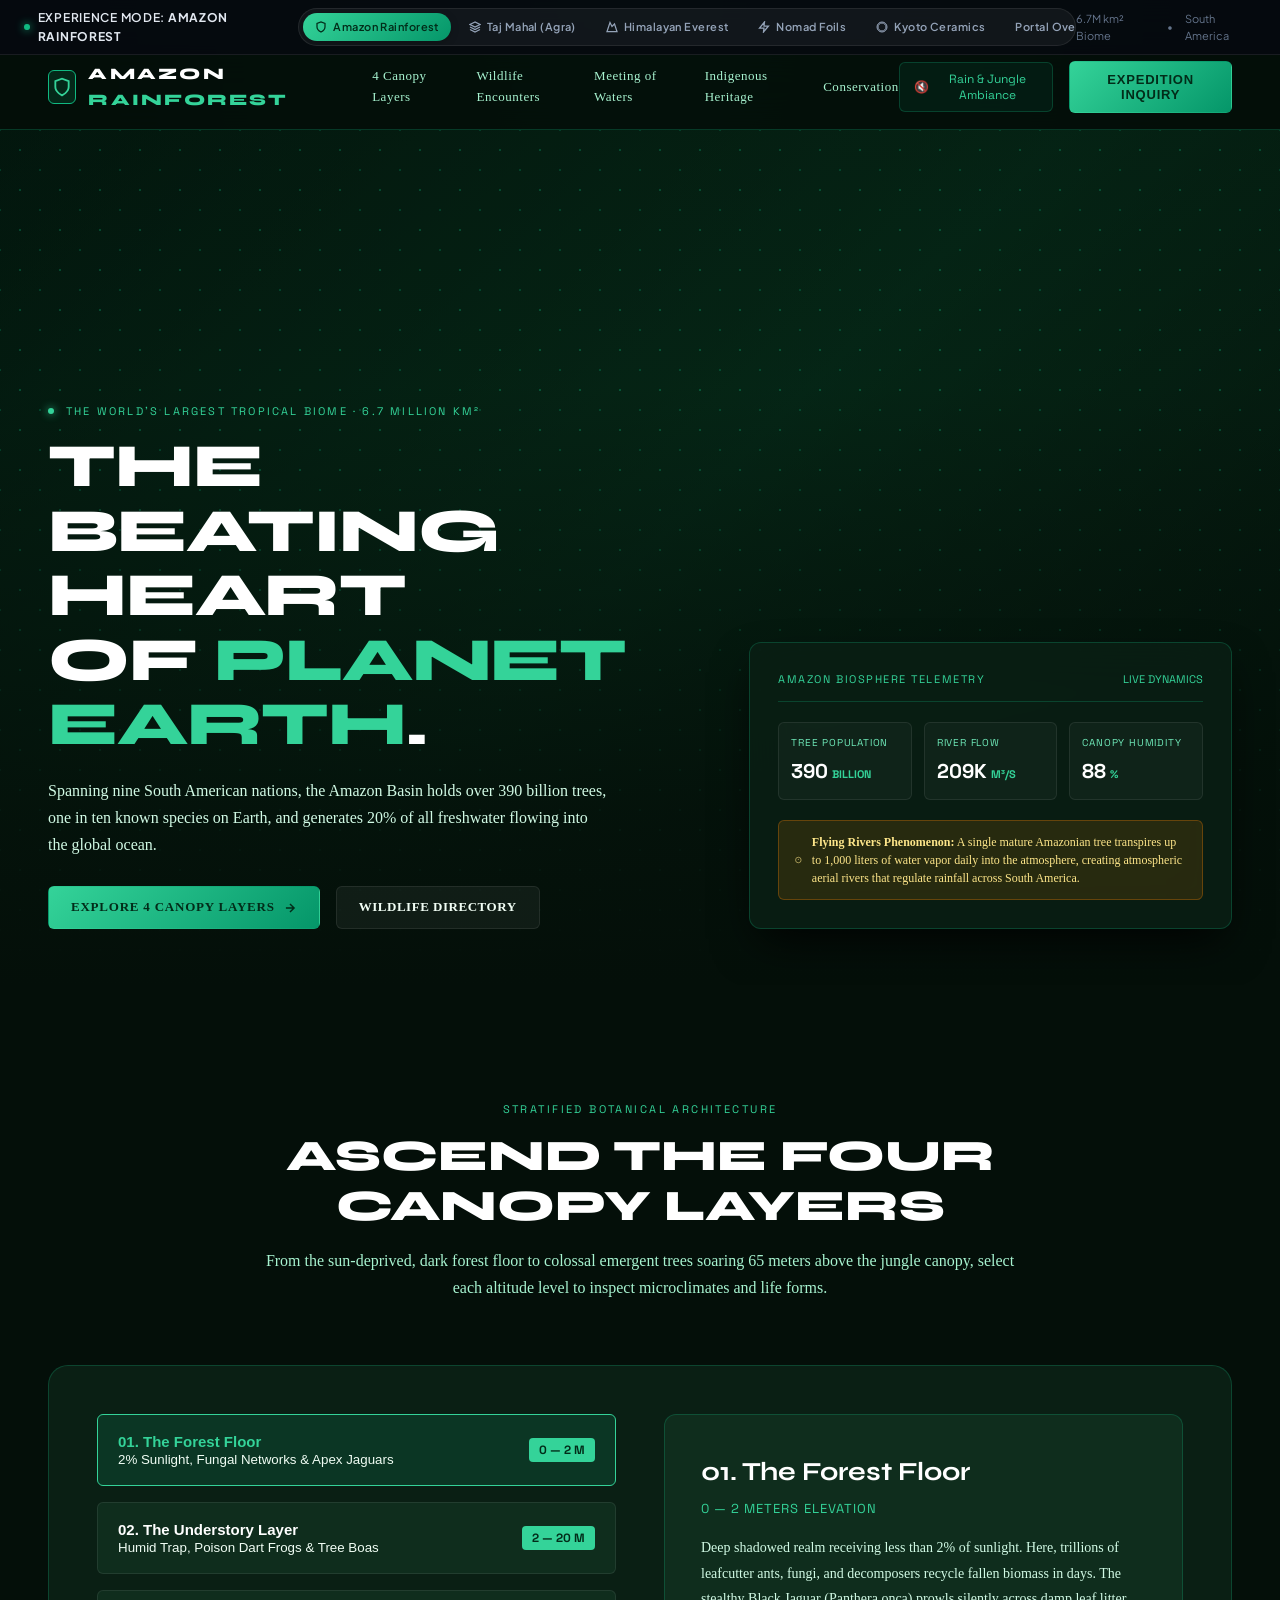
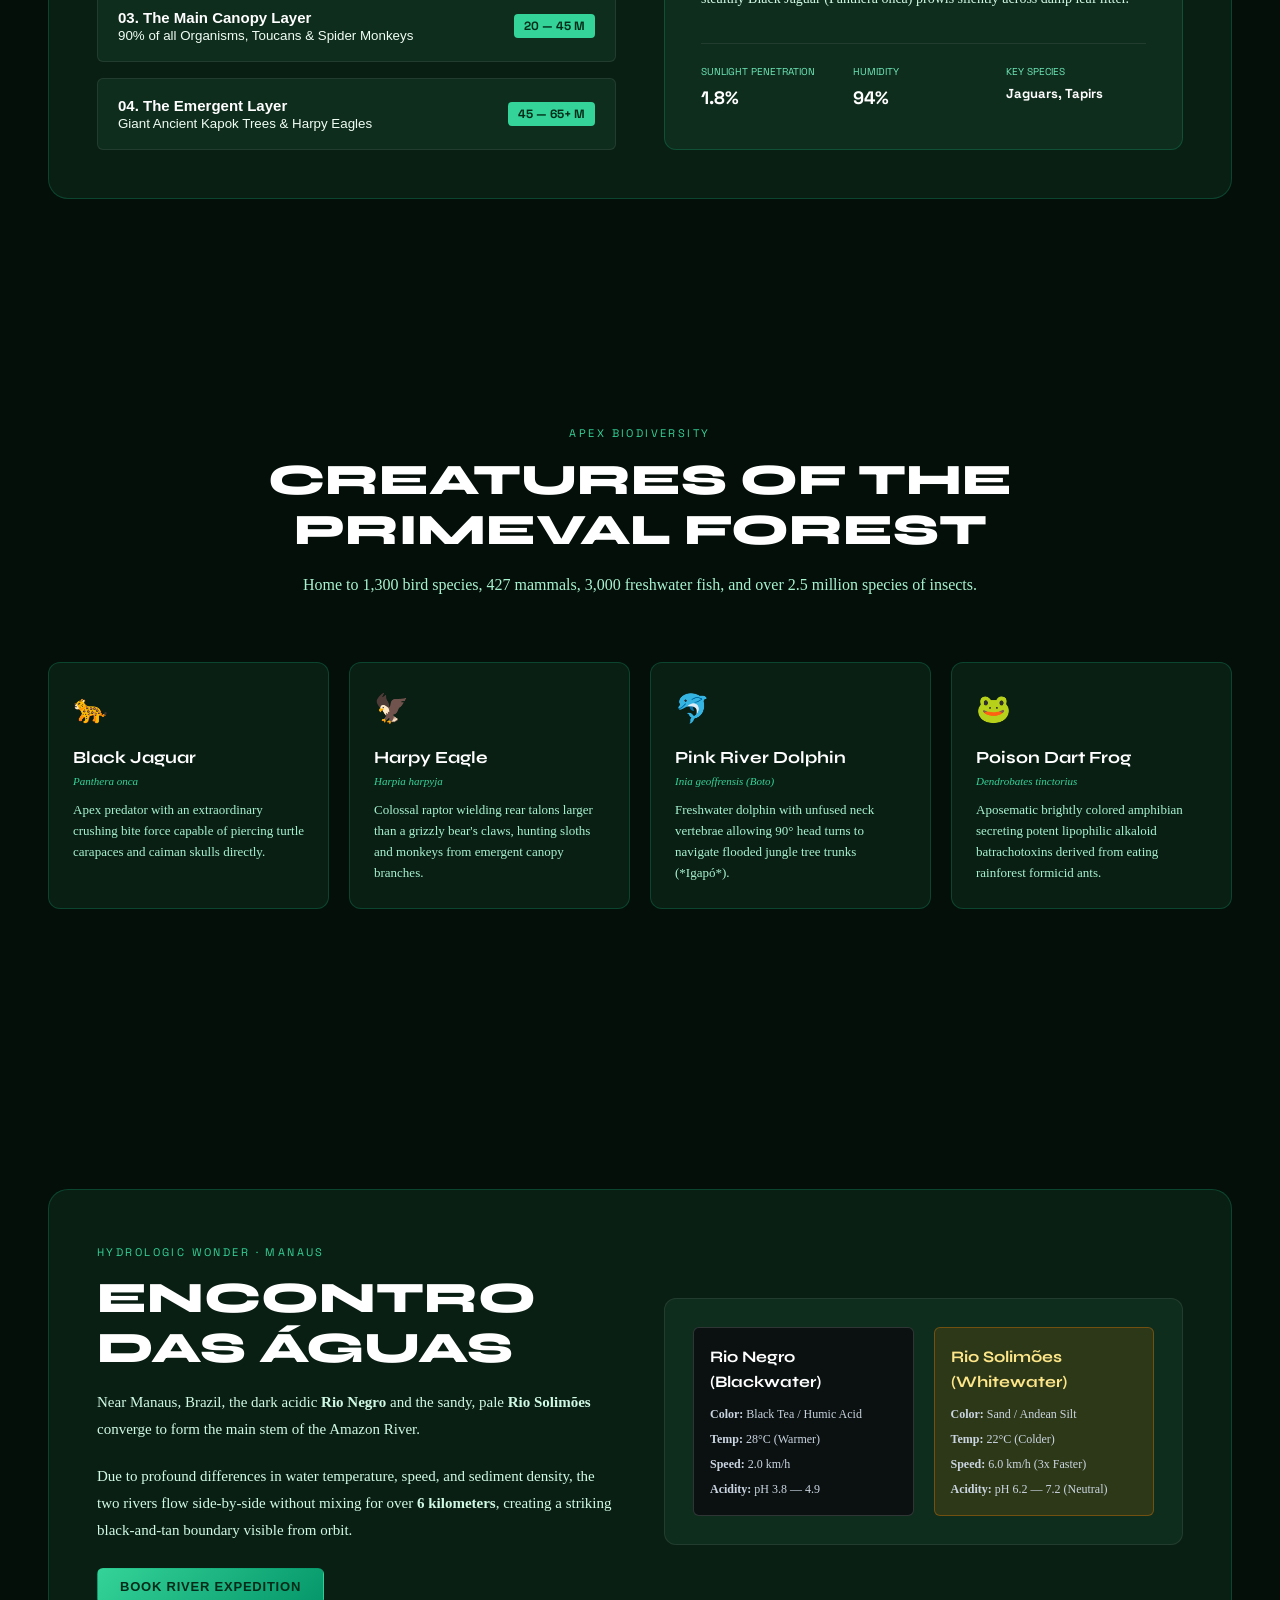
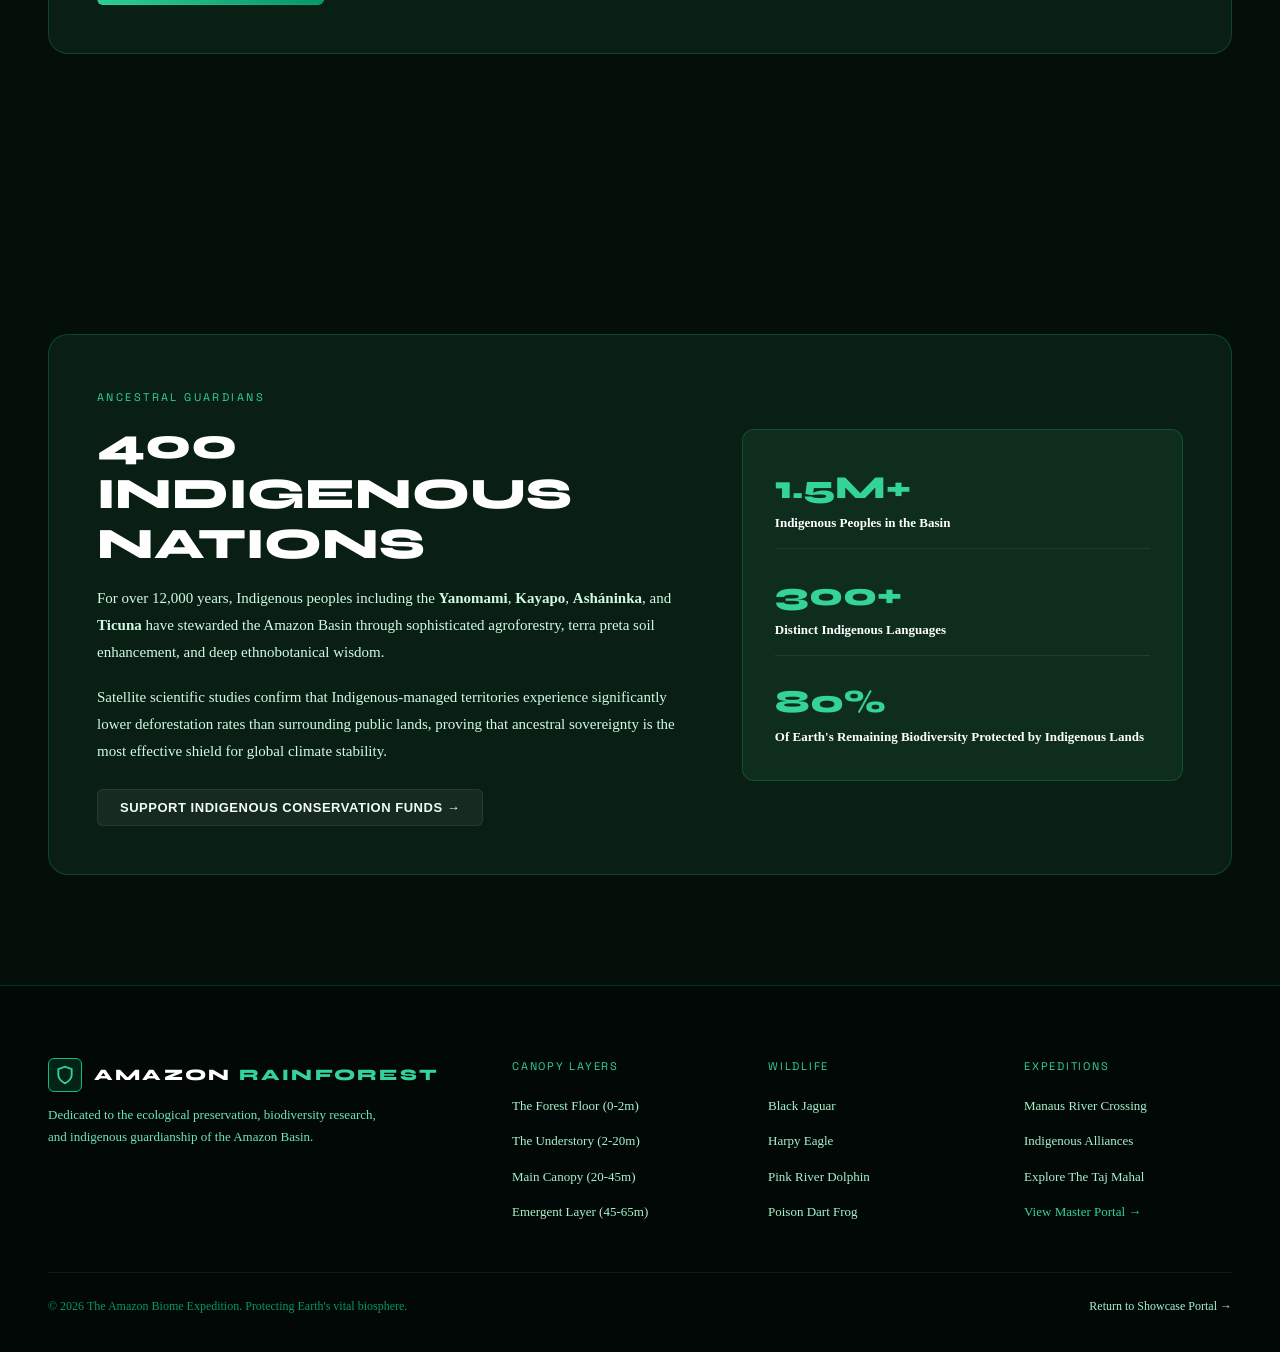
==== amazon.html @ cd1ab315 "Add Amazon Rainforest nature documentary landing page with canopy elevator and rain soundscape" ====
<!DOCTYPE html>
<html lang="en">
<head>
  <meta charset="UTF-8">
  <meta name="viewport" content="width=device-width, initial-scale=1.0">
  <meta name="description" content="The Amazon Rainforest (Amazonia) — A cinematic nature documentary exploring Earth's largest tropical rainforest, 4-layer vertical canopy, extraordinary wildlife, and indigenous guardianship.">
  <title>THE AMAZON RAINFOREST // The Living Lungs of Earth & Biodiversity Expedition</title>
  
  <link rel="stylesheet" href="css/common.css">
  <link rel="stylesheet" href="css/amazon.css">
</head>
<body class="amazon-theme">

  <!-- Global Project Switcher Bar -->
  <header class="project-switcher-bar">
    <div class="switcher-brand-tag amazon-active">
      <span class="indicator-dot"></span>
      <span>Experience Mode: <strong>Amazon Rainforest</strong></span>
    </div>
    <div class="switcher-nav-pills">
      <a href="amazon.html" class="switcher-pill active amazon">
        <svg width="12" height="12" viewBox="0 0 24 24" fill="none" stroke="currentColor" stroke-width="2.5"><path d="M12 22s8-4 8-10V5l-8-3-8 3v7c0 6 8 10 8 10z"/></svg>
        Amazon Rainforest
      </a>
      <a href="tajmahal.html" class="switcher-pill">
        <svg width="12" height="12" viewBox="0 0 24 24" fill="none" stroke="currentColor" stroke-width="2.5"><path d="M12 2L2 7l10 5 10-5-10-5zM2 17l10 5 10-5M2 12l10 5 10-5"/></svg>
        Taj Mahal (Agra)
      </a>
      <a href="everest.html" class="switcher-pill">
        <svg width="12" height="12" viewBox="0 0 24 24" fill="none" stroke="currentColor" stroke-width="2.5"><path d="M8 3l4 8 5-5 5 15H2L8 3z"/></svg>
        Himalayan Everest
      </a>
      <a href="nomad.html" class="switcher-pill">
        <svg width="12" height="12" viewBox="0 0 24 24" fill="none" stroke="currentColor" stroke-width="2.5"><polygon points="13 2 3 14 12 14 11 22 21 10 12 10 13 2"/></svg>
        Nomad Foils
      </a>
      <a href="kyoto.html" class="switcher-pill">
        <svg width="12" height="12" viewBox="0 0 24 24" fill="none" stroke="currentColor" stroke-width="2"><path d="M12 2C6.48 2 2 6.48 2 12s4.48 10 10 10 10-4.48 10-10S17.52 2 12 2zm0 18c-4.41 0-8-3.59-8-8s3.59-8 8-8 8 3.59 8 8-3.59 8-8 8z"/></svg>
        Kyoto Ceramics
      </a>
      <a href="index.html" class="switcher-pill">
        Portal Overview
      </a>
    </div>
    <div class="switcher-status">
      <span>6.7M km² Biome</span>
      <span>•</span>
      <span>South America</span>
    </div>
  </header>

  <!-- Amazon Navigation Header -->
  <nav class="amazon-header">
    <a href="amazon.html" class="amazon-brand">
      <div class="amazon-leaf-icon">
        <svg viewBox="0 0 24 24" fill="none" stroke="currentColor" stroke-width="2.2">
          <path d="M12 22s8-4 8-10V5l-8-3-8 3v7c0 6 8 10 8 10z"/>
        </svg>
      </div>
      <div class="amazon-brand-title">AMAZON <span>RAINFOREST</span></div>
    </a>

    <div class="amazon-nav">
      <a href="#canopy">4 Canopy Layers</a>
      <a href="#wildlife">Wildlife Encounters</a>
      <a href="#rivers">Meeting of Waters</a>
      <a href="#indigenous">Indigenous Heritage</a>
      <a href="#conservation">Conservation</a>
    </div>

    <div class="amazon-actions">
      <button class="rainforest-audio-btn" id="rainforestAudioToggle" aria-label="Toggle tropical rain and jungle soundscape">
        <span>🔇</span> Rain & Jungle Ambiance
      </button>
      <button class="btn-primary-amazon js-open-amazon-modal">
        Expedition Inquiry
      </button>
    </div>
  </nav>

  <!-- Hero Section -->
  <header class="amazon-hero">
    <div class="amazon-hero-bg">
      <div class="amazon-hero-bg-art"></div>
    </div>
    <div class="amazon-hero-overlay"></div>

    <div class="amazon-hero-content">
      <div>
        <div class="amazon-tag-row">
          <span class="pulse-dot"></span>
          <span>THE WORLD’S LARGEST TROPICAL BIOME · 6.7 MILLION KM²</span>
        </div>
        <h1 class="amazon-hero-title">
          THE BEATING HEART<br>OF <span>PLANET EARTH</span>.
        </h1>
        <p class="amazon-hero-desc">
          Spanning nine South American nations, the Amazon Basin holds over 390 billion trees, one in ten known species on Earth, and generates 20% of all freshwater flowing into the global ocean.
        </p>
        <div style="display: flex; align-items: center; gap: 16px;">
          <a href="#canopy" class="btn-primary-amazon">
            Explore 4 Canopy Layers
            <svg width="14" height="14" viewBox="0 0 24 24" fill="none" stroke="currentColor" stroke-width="2.5"><path d="M5 12h14M12 5l7 7-7 7"/></svg>
          </a>
          <a href="#wildlife" class="btn-secondary-amazon">
            Wildlife Directory
          </a>
        </div>
      </div>

      <!-- Live Biosphere Telemetry HUD Widget -->
      <div class="biosphere-hud-card">
        <div class="hud-card-top">
          <span class="hud-summit-label">AMAZON BIOSPHERE TELEMETRY</span>
          <span style="font-size: 11px; color: var(--a-bio-emerald); font-family: var(--font-mono);">LIVE DYNAMICS</span>
        </div>

        <div class="biosphere-metrics-grid">
          <div class="bio-metric-item">
            <div class="bio-metric-label">TREE POPULATION</div>
            <div class="bio-metric-val">390 <span>BILLION</span></div>
          </div>
          <div class="bio-metric-item">
            <div class="bio-metric-label">RIVER FLOW</div>
            <div class="bio-metric-val">209K <span>M³/S</span></div>
          </div>
          <div class="bio-metric-item">
            <div class="bio-metric-label">CANOPY HUMIDITY</div>
            <div class="bio-metric-val">88 <span>%</span></div>
          </div>
        </div>

        <div class="bio-alert-box">
          <svg width="18" height="18" viewBox="0 0 24 24" fill="none" stroke="currentColor" stroke-width="2"><circle cx="12" cy="12" r="10"/><path d="M12 8v4M12 16h.01"/></svg>
          <span><strong>Flying Rivers Phenomenon:</strong> A single mature Amazonian tree transpires up to 1,000 liters of water vapor daily into the atmosphere, creating atmospheric aerial rivers that regulate rainfall across South America.</span>
        </div>
      </div>
    </div>
  </header>

  <!-- 4-Layer Vertical Canopy Elevator -->
  <section class="amazon-section" id="canopy">
    <div class="amazon-section-header">
      <span class="amazon-eyebrow">STRATIFIED BOTANICAL ARCHITECTURE</span>
      <h2 class="amazon-title">ASCEND THE FOUR CANOPY LAYERS</h2>
      <p class="amazon-subtitle">
        From the sun-deprived, dark forest floor to colossal emergent trees soaring 65 meters above the jungle canopy, select each altitude level to inspect microclimates and life forms.
      </p>
    </div>

    <div class="canopy-elevator-container">
      <!-- Layer Selector Controls -->
      <div class="canopy-layer-controls">
        <button class="canopy-layer-btn active" data-layer="floor">
          <div class="layer-btn-info">
            <strong>01. The Forest Floor</strong>
            <span>2% Sunlight, Fungal Networks & Apex Jaguars</span>
          </div>
          <span class="layer-altitude-pill">0 — 2 M</span>
        </button>

        <button class="canopy-layer-btn" data-layer="understory">
          <div class="layer-btn-info">
            <strong>02. The Understory Layer</strong>
            <span>Humid Trap, Poison Dart Frogs & Tree Boas</span>
          </div>
          <span class="layer-altitude-pill">2 — 20 M</span>
        </button>

        <button class="canopy-layer-btn" data-layer="canopy">
          <div class="layer-btn-info">
            <strong>03. The Main Canopy Layer</strong>
            <span>90% of all Organisms, Toucans & Spider Monkeys</span>
          </div>
          <span class="layer-altitude-pill">20 — 45 M</span>
        </button>

        <button class="canopy-layer-btn" data-layer="emergent">
          <div class="layer-btn-info">
            <strong>04. The Emergent Layer</strong>
            <span>Giant Ancient Kapok Trees & Harpy Eagles</span>
          </div>
          <span class="layer-altitude-pill">45 — 65+ M</span>
        </button>
      </div>

      <!-- Live Updating Details Display -->
      <div class="canopy-details-display">
        <div>
          <h3 class="canopy-layer-title" id="canopyLayerTitle">01. The Forest Floor</h3>
          <div class="canopy-layer-alt" id="canopyLayerAlt">0 — 2 METERS ELEVATION</div>
          <p class="canopy-layer-desc" id="canopyLayerDesc">
            Deep shadowed realm receiving less than 2% of sunlight. Here, trillions of leafcutter ants, fungi, and decomposers recycle fallen biomass in days. The stealthy Black Jaguar (Panthera onca) prowls silently across damp leaf litter.
          </p>
        </div>

        <div class="canopy-stats-row">
          <div class="canopy-stat-item">
            <span class="canopy-stat-label">SUNLIGHT PENETRATION</span>
            <span class="canopy-stat-val" id="canopyStatSun">1.8%</span>
          </div>
          <div class="canopy-stat-item">
            <span class="canopy-stat-label">HUMIDITY</span>
            <span class="canopy-stat-val" id="canopyStatHum">94%</span>
          </div>
          <div class="canopy-stat-item">
            <span class="canopy-stat-label">KEY SPECIES</span>
            <span class="canopy-stat-val" id="canopyStatBio" style="font-size: 13px;">Jaguars, Tapirs</span>
          </div>
        </div>
      </div>
    </div>
  </section>

  <!-- Wildlife & Biodiversity Grid -->
  <section class="amazon-section" id="wildlife">
    <div class="amazon-section-header">
      <span class="amazon-eyebrow">APEX BIODIVERSITY</span>
      <h2 class="amazon-title">CREATURES OF THE PRIMEVAL FOREST</h2>
      <p class="amazon-subtitle">
        Home to 1,300 bird species, 427 mammals, 3,000 freshwater fish, and over 2.5 million species of insects.
      </p>
    </div>

    <div class="wildlife-grid">
      <div class="wildlife-card">
        <div class="wildlife-icon">🐆</div>
        <h3 class="wildlife-species-name">Black Jaguar</h3>
        <div class="wildlife-latin">Panthera onca</div>
        <p class="wildlife-bio-desc">
          Apex predator with an extraordinary crushing bite force capable of piercing turtle carapaces and caiman skulls directly.
        </p>
      </div>

      <div class="wildlife-card">
        <div class="wildlife-icon">🦅</div>
        <h3 class="wildlife-species-name">Harpy Eagle</h3>
        <div class="wildlife-latin">Harpia harpyja</div>
        <p class="wildlife-bio-desc">
          Colossal raptor wielding rear talons larger than a grizzly bear's claws, hunting sloths and monkeys from emergent canopy branches.
        </p>
      </div>

      <div class="wildlife-card">
        <div class="wildlife-icon">🐬</div>
        <h3 class="wildlife-species-name">Pink River Dolphin</h3>
        <div class="wildlife-latin">Inia geoffrensis (Boto)</div>
        <p class="wildlife-bio-desc">
          Freshwater dolphin with unfused neck vertebrae allowing 90° head turns to navigate flooded jungle tree trunks (*Igapó*).
        </p>
      </div>

      <div class="wildlife-card">
        <div class="wildlife-icon">🐸</div>
        <h3 class="wildlife-species-name">Poison Dart Frog</h3>
        <div class="wildlife-latin">Dendrobates tinctorius</div>
        <p class="wildlife-bio-desc">
          Aposematic brightly colored amphibian secreting potent lipophilic alkaloid batrachotoxins derived from eating rainforest formicid ants.
        </p>
      </div>
    </div>
  </section>

  <!-- Encontro das Águas (Meeting of the Waters) -->
  <section class="amazon-section" id="rivers">
    <div class="river-mixer-container">
      <div>
        <span class="amazon-eyebrow">HYDROLOGIC WONDER · MANAUS</span>
        <h2 class="amazon-title">ENCONTRO DAS ÁGUAS</h2>
        <p style="font-size: 15px; line-height: 1.8; color: #d1fae5; margin-bottom: 20px; font-weight: 300;">
          Near Manaus, Brazil, the dark acidic <strong>Rio Negro</strong> and the sandy, pale <strong>Rio Solimões</strong> converge to form the main stem of the Amazon River.
        </p>
        <p style="font-size: 15px; line-height: 1.8; color: #d1fae5; margin-bottom: 24px; font-weight: 300;">
          Due to profound differences in water temperature, speed, and sediment density, the two rivers flow side-by-side without mixing for over <strong>6 kilometers</strong>, creating a striking black-and-tan boundary visible from orbit.
        </p>
        <button class="btn-primary-amazon js-open-amazon-modal">
          Book River Expedition
        </button>
      </div>

      <div class="river-comparison-box">
        <div class="river-card river-rio-negro">
          <h4 class="river-name">Rio Negro (Blackwater)</h4>
          <div class="river-spec-list">
            <div><strong>Color:</strong> Black Tea / Humic Acid</div>
            <div><strong>Temp:</strong> 28°C (Warmer)</div>
            <div><strong>Speed:</strong> 2.0 km/h</div>
            <div><strong>Acidity:</strong> pH 3.8 — 4.9</div>
          </div>
        </div>

        <div class="river-card river-rio-solimoes">
          <h4 class="river-name" style="color: #fde68a;">Rio Solimões (Whitewater)</h4>
          <div class="river-spec-list">
            <div><strong>Color:</strong> Sand / Andean Silt</div>
            <div><strong>Temp:</strong> 22°C (Colder)</div>
            <div><strong>Speed:</strong> 6.0 km/h (3x Faster)</div>
            <div><strong>Acidity:</strong> pH 6.2 — 7.2 (Neutral)</div>
          </div>
        </div>
      </div>
    </div>
  </section>

  <!-- Indigenous Guardianship -->
  <section class="amazon-section" id="indigenous">
    <div class="indigenous-split-grid">
      <div>
        <span class="amazon-eyebrow">ANCESTRAL GUARDIANS</span>
        <h2 class="amazon-title">400 INDIGENOUS NATIONS</h2>
        <p style="font-size: 15px; line-height: 1.8; color: #d1fae5; margin-bottom: 18px; font-weight: 300;">
          For over 12,000 years, Indigenous peoples including the <strong>Yanomami</strong>, <strong>Kayapo</strong>, <strong>Asháninka</strong>, and <strong>Ticuna</strong> have stewarded the Amazon Basin through sophisticated agroforestry, terra preta soil enhancement, and deep ethnobotanical wisdom.
        </p>
        <p style="font-size: 15px; line-height: 1.8; color: #d1fae5; margin-bottom: 24px; font-weight: 300;">
          Satellite scientific studies confirm that Indigenous-managed territories experience significantly lower deforestation rates than surrounding public lands, proving that ancestral sovereignty is the most effective shield for global climate stability.
        </p>
        <button class="btn-secondary-amazon js-open-amazon-modal">
          Support Indigenous Conservation Funds →
        </button>
      </div>

      <div style="background: var(--a-bg-card); border: 1px solid var(--a-border-emerald); border-radius: var(--a-radius-md); padding: 32px; display: flex; flex-direction: column; gap: 20px;">
        <div style="border-bottom: 1px solid var(--a-border-subtle); padding-bottom: 14px;">
          <div style="font-family: var(--font-syne); font-size: 32px; font-weight: 800; color: var(--a-bio-emerald);">1.5M+</div>
          <div style="font-size: 13px; font-weight: 600; color: #ffffff;">Indigenous Peoples in the Basin</div>
        </div>
        <div style="border-bottom: 1px solid var(--a-border-subtle); padding-bottom: 14px;">
          <div style="font-family: var(--font-syne); font-size: 32px; font-weight: 800; color: var(--a-bio-emerald);">300+</div>
          <div style="font-size: 13px; font-weight: 600; color: #ffffff;">Distinct Indigenous Languages</div>
        </div>
        <div>
          <div style="font-family: var(--font-syne); font-size: 32px; font-weight: 800; color: var(--a-bio-emerald);">80%</div>
          <div style="font-size: 13px; font-weight: 600; color: #ffffff;">Of Earth's Remaining Biodiversity Protected by Indigenous Lands</div>
        </div>
      </div>
    </div>
  </section>

  <!-- Conservation & Eco-Expedition Modal Drawer -->
  <div class="amazon-modal-overlay" id="amazonModal">
    <div class="amazon-modal-card">
      <button class="amazon-modal-close" id="closeAmazonModal" aria-label="Close modal">✕</button>
      
      <span class="amazon-eyebrow">AMAZON EXPEDITION & CONSERVATION</span>
      <h3 style="font-family: var(--font-syne); font-size: 24px; color: #fff; margin: 8px 0 20px;">Join the Amazon Conservation Effort</h3>
      
      <form id="amazonInquiryForm">
        <div class="amazon-form-group">
          <label>Full Name</label>
          <input type="text" placeholder="e.g. Dr. Raoni Metuktire" required>
        </div>
        <div class="amazon-form-group">
          <label>Email Address</label>
          <input type="email" placeholder="raoni@amazon-alliance.org" required>
        </div>
        <div class="amazon-form-group">
          <label>Expedition / Action Category</label>
          <select required>
            <option value="research">Scientific Biodiversity & Canopy Research Grant</option>
            <option value="ecotour">Low-Impact Indigenous Eco-Expedition (Manaus / Iquitos)</option>
            <option value="reforest">Adopt 100 Hectares of Primary Rainforest Corridor</option>
            <option value="indigenous">Indigenous Land Defense & Legal Defense Fund</option>
          </select>
        </div>
        <div class="amazon-form-group">
          <label>Message / Project Proposal</label>
          <textarea rows="3" placeholder="Tell us about your conservation goals or expedition dates..."></textarea>
        </div>
        <button type="submit" class="btn-primary-amazon" style="width: 100%; margin-top: 10px;">
          Submit Conservation Inquiry
        </button>
      </form>

      <div id="amazonConfirmMsg" style="display: none; text-align: center; padding: 24px 0;">
        <div style="width: 48px; height: 48px; border-radius: 50%; background: rgba(16, 185, 129, 0.15); color: #10b981; display: flex; align-items: center; justify-content: center; margin: 0 auto 16px; font-size: 24px;">🌿</div>
        <h4 style="font-family: var(--font-syne); font-size: 22px; color: #fff; margin-bottom: 8px;">Inquiry Received</h4>
        <p style="font-size: 14px; color: #a7f3d0; line-height: 1.7;">
          The Amazon Alliance will review your proposal and connect you with biological station coordinators in Manaus within 48 hours.
        </p>
      </div>
    </div>
  </div>

  <!-- Amazon Footer -->
  <footer class="amazon-footer">
    <div class="amazon-footer-inner">
      <div class="amazon-footer-brand">
        <div class="amazon-brand">
          <div class="amazon-leaf-icon">
            <svg viewBox="0 0 24 24" fill="none" stroke="currentColor" stroke-width="2.2">
              <path d="M12 22s8-4 8-10V5l-8-3-8 3v7c0 6 8 10 8 10z"/>
            </svg>
          </div>
          <div class="amazon-brand-title">AMAZON <span>RAINFOREST</span></div>
        </div>
        <p>
          Dedicated to the ecological preservation, biodiversity research, and indigenous guardianship of the Amazon Basin.
        </p>
      </div>

      <div>
        <div class="amazon-footer-col-title">CANOPY LAYERS</div>
        <ul class="amazon-footer-links">
          <li><a href="#canopy">The Forest Floor (0-2m)</a></li>
          <li><a href="#canopy">The Understory (2-20m)</a></li>
          <li><a href="#canopy">Main Canopy (20-45m)</a></li>
          <li><a href="#canopy">Emergent Layer (45-65m)</a></li>
        </ul>
      </div>

      <div>
        <div class="amazon-footer-col-title">WILDLIFE</div>
        <ul class="amazon-footer-links">
          <li><a href="#wildlife">Black Jaguar</a></li>
          <li><a href="#wildlife">Harpy Eagle</a></li>
          <li><a href="#wildlife">Pink River Dolphin</a></li>
          <li><a href="#wildlife">Poison Dart Frog</a></li>
        </ul>
      </div>

      <div>
        <div class="amazon-footer-col-title">EXPEDITIONS</div>
        <ul class="amazon-footer-links">
          <li><a href="#rivers">Manaus River Crossing</a></li>
          <li><a href="#indigenous">Indigenous Alliances</a></li>
          <li><a href="tajmahal.html">Explore The Taj Mahal</a></li>
          <li><a href="index.html" style="color: var(--a-bio-emerald);">View Master Portal →</a></li>
        </ul>
      </div>
    </div>

    <div class="amazon-footer-bottom">
      <div>© 2026 The Amazon Biome Expedition. Protecting Earth's vital biosphere.</div>
      <div>
        <a href="index.html" style="color: #a7f3d0; text-decoration: none;">Return to Showcase Portal →</a>
      </div>
    </div>
  </footer>

  <script src="js/amazon.js"></script>
</body>
</html>
---- css/common.css ----
/* Common Design Tokens & Switcher Bar */
@import url('https://fonts.googleapis.com/css2?family=Cinzel:wght@400;600;700;800&family=Cormorant+Garamond:ital,wght@0,300;0,400;0,600;1,400&family=Plus+Jakarta+Sans:wght@300;400;500;600;700&family=Space+Grotesk:wght@300;400;500;600;700&family=Noto+Serif+JP:wght@300;400;600&family=Syne:wght@500;700;800&display=swap');

*, *::before, *::after {
  box-sizing: border-box;
  margin: 0;
  padding: 0;
}

html {
  scroll-behavior: smooth;
  -webkit-font-smoothing: antialiased;
  -moz-osx-font-smoothing: grayscale;
}

body {
  line-height: 1.6;
  overflow-x: hidden;
}

/* Global Top Experience Switcher */
.project-switcher-bar {
  position: fixed;
  top: 0;
  left: 0;
  width: 100%;
  z-index: 9999;
  display: flex;
  align-items: center;
  justify-content: space-between;
  padding: 8px 24px;
  background: rgba(6, 10, 15, 0.94);
  backdrop-filter: blur(16px);
  -webkit-backdrop-filter: blur(16px);
  border-bottom: 1px solid rgba(255, 255, 255, 0.08);
  font-family: 'Plus Jakarta Sans', sans-serif;
  font-size: 12px;
  color: #a0aec0;
}

.switcher-brand-tag {
  display: flex;
  align-items: center;
  gap: 8px;
  font-weight: 600;
  letter-spacing: 0.06em;
  text-transform: uppercase;
  color: #e2e8f0;
}

.switcher-brand-tag .indicator-dot {
  width: 6px;
  height: 6px;
  border-radius: 50%;
  background: #00e5ff;
  box-shadow: 0 0 8px #00e5ff;
}

.switcher-brand-tag.kyoto-active .indicator-dot {
  background: #b46244;
  box-shadow: 0 0 8px #b46244;
}

.switcher-brand-tag.everest-active .indicator-dot {
  background: #f59e0b;
  box-shadow: 0 0 8px #f59e0b;
}

.switcher-brand-tag.taj-active .indicator-dot {
  background: #d4af37;
  box-shadow: 0 0 8px #d4af37;
}

.switcher-brand-tag.amazon-active .indicator-dot {
  background: #10b981;
  box-shadow: 0 0 8px #10b981;
}

.switcher-nav-pills {
  display: flex;
  align-items: center;
  gap: 6px;
  background: rgba(255, 255, 255, 0.05);
  padding: 4px;
  border-radius: 20px;
  border: 1px solid rgba(255, 255, 255, 0.08);
  overflow-x: auto;
  max-width: 82vw;
}

.switcher-pill {
  display: inline-flex;
  align-items: center;
  gap: 6px;
  padding: 5px 12px;
  border-radius: 16px;
  font-size: 11px;
  font-weight: 600;
  letter-spacing: 0.04em;
  text-decoration: none;
  color: #94a3b8;
  transition: all 0.25s ease;
  white-space: nowrap;
}

.switcher-pill:hover {
  color: #ffffff;
  background: rgba(255, 255, 255, 0.08);
}

.switcher-pill.active {
  background: #ffffff;
  color: #0f172a;
  box-shadow: 0 2px 8px rgba(0, 0, 0, 0.2);
}

.switcher-pill.active.nomad {
  background: linear-gradient(135deg, #00e5ff, #0284c7);
  color: #050b14;
}

.switcher-pill.active.kyoto {
  background: linear-gradient(135deg, #d4a373, #b46244);
  color: #1a1614;
}

.switcher-pill.active.everest {
  background: linear-gradient(135deg, #fbbf24, #d97706);
  color: #0c0a09;
}

.switcher-pill.active.taj {
  background: linear-gradient(135deg, #fce7a2, #d4af37);
  color: #1c1404;
}

.switcher-pill.active.amazon {
  background: linear-gradient(135deg, #34d399, #059669);
  color: #022c19;
}

.switcher-status {
  display: flex;
  align-items: center;
  gap: 12px;
  font-size: 11px;
  color: #64748b;
}

@media (max-width: 1150px) {
  .switcher-status {
    display: none;
  }
}

@media (max-width: 768px) {
  .project-switcher-bar {
    padding: 6px 8px;
  }
  .switcher-brand-tag {
    display: none;
  }
  .switcher-nav-pills {
    max-width: 100%;
  }
  .switcher-pill {
    padding: 4px 8px;
    font-size: 10px;
  }
}
---- css/amazon.css ----
/* Amazon Rainforest — Cinematic Nature Documentary Stylesheet */
:root {
  --a-bg-dark: #040f09;
  --a-bg-surface: #0a1f14;
  --a-bg-card: #0f2d1d;
  --a-bio-green: #10b981;
  --a-bio-emerald: #34d399;
  --a-river-ochre: #d97706;
  --a-river-amber: #f59e0b;
  --a-mist-light: #e6f4ea;
  --a-text-primary: #f0fdf4;
  --a-text-secondary: #a7f3d0;
  --a-text-muted: #6ee7b7;
  --a-border-emerald: rgba(16, 185, 129, 0.25);
  --a-border-subtle: rgba(255, 255, 255, 0.08);
  --font-syne: 'Syne', sans-serif;
  --font-cinzel: 'Cinzel', serif;
  --font-sans: 'Plus Jakarta Sans', sans-serif;
  --font-mono: 'Space Grotesk', monospace;
  --a-radius-sm: 6px;
  --a-radius-md: 12px;
  --a-radius-lg: 20px;
  --a-shadow-jungle: 0 20px 45px -10px rgba(0, 0, 0, 0.85);
}

body.amazon-theme {
  background-color: var(--a-bg-dark);
  color: var(--a-text-primary);
  font-family: var(--a-sans);
  padding-top: 45px;
  background-image: 
    radial-gradient(ellipse at 50% 0%, rgba(16, 185, 129, 0.12), transparent 60%),
    radial-gradient(ellipse at 80% 50%, rgba(217, 119, 6, 0.08), transparent 50%),
    radial-gradient(ellipse at 20% 80%, rgba(5, 150, 105, 0.08), transparent 60%);
  background-attachment: fixed;
}

/* Header Navigation */
.amazon-header {
  position: sticky;
  top: 45px;
  width: 100%;
  z-index: 100;
  display: flex;
  align-items: center;
  justify-content: space-between;
  padding: 16px 48px;
  background: rgba(4, 15, 9, 0.9);
  backdrop-filter: blur(20px);
  -webkit-backdrop-filter: blur(20px);
  border-bottom: 1px solid var(--a-border-emerald);
}

.amazon-brand {
  display: flex;
  align-items: center;
  gap: 12px;
  text-decoration: none;
  color: var(--a-text-primary);
}

.amazon-leaf-icon {
  width: 34px;
  height: 34px;
  border-radius: var(--a-radius-sm);
  background: rgba(16, 185, 129, 0.15);
  border: 1px solid var(--a-bio-green);
  display: flex;
  align-items: center;
  justify-content: center;
  color: var(--a-bio-emerald);
}

.amazon-leaf-icon svg {
  width: 20px;
  height: 20px;
}

.amazon-brand-title {
  font-family: var(--font-syne);
  font-size: 16px;
  font-weight: 800;
  letter-spacing: 0.14em;
  color: #ffffff;
}

.amazon-brand-title span {
  color: var(--a-bio-emerald);
}

.amazon-nav {
  display: flex;
  align-items: center;
  gap: 32px;
}

.amazon-nav a {
  text-decoration: none;
  color: #a7f3d0;
  font-size: 13px;
  font-weight: 500;
  letter-spacing: 0.04em;
  transition: color 0.2s ease;
}

.amazon-nav a:hover {
  color: #ffffff;
}

.amazon-actions {
  display: flex;
  align-items: center;
  gap: 16px;
}

.rainforest-audio-btn {
  display: inline-flex;
  align-items: center;
  gap: 8px;
  padding: 8px 14px;
  background: rgba(16, 185, 129, 0.08);
  border: 1px solid var(--a-border-emerald);
  border-radius: var(--a-radius-sm);
  font-size: 12px;
  font-family: var(--font-mono);
  color: var(--a-bio-emerald);
  cursor: pointer;
  transition: all 0.25s ease;
}

.rainforest-audio-btn:hover {
  background: rgba(16, 185, 129, 0.18);
  color: #ffffff;
}

.rainforest-audio-btn.active {
  background: var(--a-bio-green);
  color: #022c19;
  font-weight: 700;
}

.btn-primary-amazon {
  display: inline-flex;
  align-items: center;
  justify-content: center;
  gap: 8px;
  padding: 10px 22px;
  background: linear-gradient(135deg, #34d399, #059669);
  color: #022c19;
  font-size: 13px;
  font-weight: 700;
  letter-spacing: 0.06em;
  text-transform: uppercase;
  border-radius: var(--a-radius-sm);
  text-decoration: none;
  border: 1px solid transparent;
  cursor: pointer;
  transition: all 0.25s ease;
}

.btn-primary-amazon:hover {
  background: linear-gradient(135deg, #6ee7b7, #10b981);
  box-shadow: 0 4px 20px rgba(16, 185, 129, 0.45);
  transform: translateY(-1px);
}

.btn-secondary-amazon {
  display: inline-flex;
  align-items: center;
  justify-content: center;
  gap: 8px;
  padding: 10px 22px;
  background: rgba(255, 255, 255, 0.05);
  color: var(--a-text-primary);
  font-size: 13px;
  font-weight: 600;
  letter-spacing: 0.04em;
  text-transform: uppercase;
  border-radius: var(--a-radius-sm);
  text-decoration: none;
  border: 1px solid var(--a-border-subtle);
  cursor: pointer;
  transition: all 0.25s ease;
}

.btn-secondary-amazon:hover {
  border-color: var(--a-bio-emerald);
  background: rgba(16, 185, 129, 0.1);
}

/* Hero Section */
.amazon-hero {
  position: relative;
  min-height: calc(100vh - 45px);
  display: flex;
  flex-direction: column;
  justify-content: flex-end;
  padding: 56px 48px;
  overflow: hidden;
}

.amazon-hero-bg {
  position: absolute;
  top: 0;
  left: 0;
  width: 100%;
  height: 100%;
  z-index: 1;
  background: linear-gradient(135deg, #022013, #073b22, #04120a);
}

.amazon-hero-bg-art {
  position: absolute;
  top: 0;
  left: 0;
  width: 100%;
  height: 100%;
  opacity: 0.35;
  background-image: radial-gradient(#10b981 1px, transparent 1px), radial-gradient(#059669 1px, #040f09 1px);
  background-size: 40px 40px;
  background-position: 0 0, 20px 20px;
}

.amazon-hero-overlay {
  position: absolute;
  top: 0;
  left: 0;
  width: 100%;
  height: 100%;
  z-index: 2;
  background: linear-gradient(
    180deg,
    rgba(4, 15, 9, 0.3) 0%,
    rgba(4, 15, 9, 0.2) 30%,
    rgba(4, 15, 9, 0.85) 80%,
    rgba(4, 15, 9, 1) 100%
  );
}

.amazon-hero-content {
  position: relative;
  z-index: 10;
  max-width: 1320px;
  margin: 0 auto;
  width: 100%;
  display: grid;
  grid-template-columns: 1.15fr 0.85fr;
  gap: 48px;
  align-items: flex-end;
}

.amazon-tag-row {
  display: flex;
  align-items: center;
  gap: 12px;
  font-family: var(--font-mono);
  font-size: 11px;
  letter-spacing: 0.2em;
  text-transform: uppercase;
  color: var(--a-bio-emerald);
  margin-bottom: 14px;
}

.amazon-tag-row .pulse-dot {
  width: 6px;
  height: 6px;
  border-radius: 50%;
  background: var(--a-bio-emerald);
  box-shadow: 0 0 8px var(--a-bio-emerald);
}

.amazon-hero-title {
  font-family: var(--font-syne);
  font-size: clamp(38px, 4.8vw, 68px);
  font-weight: 800;
  line-height: 1.05;
  letter-spacing: -0.02em;
  margin-bottom: 20px;
  color: #ffffff;
}

.amazon-hero-title span {
  color: var(--a-bio-emerald);
}

.amazon-hero-desc {
  font-size: 16px;
  line-height: 1.7;
  color: #d1fae5;
  max-width: 560px;
  margin-bottom: 28px;
  font-weight: 300;
}

/* Biosphere Live Telemetry Card */
.biosphere-hud-card {
  background: rgba(10, 31, 20, 0.85);
  backdrop-filter: blur(24px);
  -webkit-backdrop-filter: blur(24px);
  border: 1px solid var(--a-border-emerald);
  border-radius: var(--a-radius-md);
  padding: 28px;
  box-shadow: var(--a-shadow-jungle);
  display: flex;
  flex-direction: column;
  gap: 20px;
}

.hud-card-top {
  display: flex;
  justify-content: space-between;
  align-items: center;
  border-bottom: 1px solid var(--a-border-emerald);
  padding-bottom: 12px;
}

.hud-summit-label {
  font-family: var(--font-mono);
  font-size: 11px;
  letter-spacing: 0.14em;
  text-transform: uppercase;
  color: var(--a-bio-emerald);
}

.biosphere-metrics-grid {
  display: grid;
  grid-template-columns: repeat(3, 1fr);
  gap: 12px;
}

.bio-metric-item {
  background: rgba(255, 255, 255, 0.03);
  border: 1px solid var(--a-border-subtle);
  border-radius: var(--a-radius-sm);
  padding: 12px;
}

.bio-metric-label {
  font-family: var(--font-mono);
  font-size: 10px;
  color: #6ee7b7;
  letter-spacing: 0.08em;
  text-transform: uppercase;
  margin-bottom: 4px;
}

.bio-metric-val {
  font-family: var(--font-mono);
  font-size: 20px;
  font-weight: 700;
  color: #ffffff;
  display: flex;
  align-items: baseline;
  gap: 4px;
}

.bio-metric-val span {
  font-size: 11px;
  color: var(--a-bio-emerald);
}

.bio-alert-box {
  background: rgba(217, 119, 6, 0.15);
  border: 1px solid rgba(217, 119, 6, 0.35);
  border-radius: var(--a-radius-sm);
  padding: 12px 16px;
  font-size: 12px;
  color: #fde68a;
  line-height: 1.5;
  display: flex;
  align-items: center;
  gap: 10px;
}

/* General Sections */
.amazon-section {
  padding: 110px 48px;
  max-width: 1320px;
  margin: 0 auto;
}

.amazon-section-header {
  text-align: center;
  max-width: 760px;
  margin: 0 auto 64px;
}

.amazon-eyebrow {
  font-family: var(--font-mono);
  font-size: 11px;
  letter-spacing: 0.22em;
  text-transform: uppercase;
  color: var(--a-bio-emerald);
  margin-bottom: 12px;
  display: inline-block;
}

.amazon-title {
  font-family: var(--font-syne);
  font-size: clamp(28px, 3.4vw, 46px);
  font-weight: 800;
  line-height: 1.15;
  color: #ffffff;
  margin-bottom: 16px;
}

.amazon-subtitle {
  font-size: 16px;
  color: #a7f3d0;
  line-height: 1.7;
  font-weight: 300;
}

/* 4-Layer Vertical Canopy Elevator */
.canopy-elevator-container {
  background: var(--a-bg-surface);
  border: 1px solid var(--a-border-emerald);
  border-radius: var(--a-radius-lg);
  padding: 48px;
  display: grid;
  grid-template-columns: 1fr 1fr;
  gap: 48px;
}

.canopy-layer-controls {
  display: flex;
  flex-direction: column;
  gap: 16px;
}

.canopy-layer-btn {
  display: flex;
  align-items: center;
  justify-content: space-between;
  padding: 18px 20px;
  background: var(--a-bg-card);
  border: 1px solid var(--a-border-subtle);
  border-radius: var(--a-radius-sm);
  color: var(--a-text-primary);
  cursor: pointer;
  transition: all 0.25s ease;
  text-align: left;
}

.canopy-layer-btn:hover {
  background: #143d28;
  border-color: rgba(16, 185, 129, 0.4);
}

.canopy-layer-btn.active {
  border-color: var(--a-bio-emerald);
  background: rgba(16, 185, 129, 0.15);
}

.layer-btn-info strong {
  display: block;
  font-size: 15px;
  color: #ffffff;
  margin-bottom: 2px;
}

.canopy-layer-btn.active .layer-btn-info strong {
  color: var(--a-bio-emerald);
}

.layer-altitude-pill {
  font-family: var(--font-mono);
  font-size: 12px;
  font-weight: 700;
  color: #022c19;
  background: var(--a-bio-emerald);
  padding: 4px 10px;
  border-radius: 4px;
}

.canopy-details-display {
  background: var(--a-bg-card);
  border: 1px solid var(--a-border-emerald);
  border-radius: var(--a-radius-md);
  padding: 36px;
  display: flex;
  flex-direction: column;
  justify-content: space-between;
}

.canopy-layer-title {
  font-family: var(--font-syne);
  font-size: 26px;
  font-weight: 700;
  color: #ffffff;
  margin-bottom: 6px;
}

.canopy-layer-alt {
  font-family: var(--font-mono);
  font-size: 13px;
  color: var(--a-bio-emerald);
  letter-spacing: 0.08em;
  margin-bottom: 16px;
}

.canopy-layer-desc {
  font-size: 14px;
  line-height: 1.8;
  color: #d1fae5;
  margin-bottom: 24px;
  font-weight: 300;
}

.canopy-stats-row {
  display: grid;
  grid-template-columns: repeat(3, 1fr);
  gap: 12px;
  border-top: 1px solid var(--a-border-subtle);
  padding-top: 20px;
}

.canopy-stat-item {
  display: flex;
  flex-direction: column;
  gap: 4px;
}

.canopy-stat-label {
  font-family: var(--font-mono);
  font-size: 10px;
  text-transform: uppercase;
  color: #6ee7b7;
}

.canopy-stat-val {
  font-family: var(--font-mono);
  font-size: 18px;
  font-weight: 700;
  color: #ffffff;
}

/* Wildlife & Biodiversity Section */
.wildlife-grid {
  display: grid;
  grid-template-columns: repeat(4, 1fr);
  gap: 20px;
}

.wildlife-card {
  background: var(--a-bg-surface);
  border: 1px solid var(--a-border-emerald);
  border-radius: var(--a-radius-md);
  padding: 24px;
  cursor: pointer;
  transition: all 0.25s ease;
}

.wildlife-card:hover {
  transform: translateY(-4px);
  box-shadow: 0 12px 28px rgba(16, 185, 129, 0.2);
  background: var(--a-bg-card);
}

.wildlife-icon {
  font-size: 28px;
  margin-bottom: 12px;
}

.wildlife-species-name {
  font-family: var(--font-syne);
  font-size: 17px;
  font-weight: 700;
  color: #ffffff;
  margin-bottom: 2px;
}

.wildlife-latin {
  font-style: italic;
  font-size: 11px;
  color: var(--a-bio-emerald);
  margin-bottom: 10px;
}

.wildlife-bio-desc {
  font-size: 13px;
  color: #a7f3d0;
  line-height: 1.6;
  font-weight: 300;
}

/* Meeting of the Waters Section */
.river-mixer-container {
  background: var(--a-bg-surface);
  border: 1px solid var(--a-border-emerald);
  border-radius: var(--a-radius-lg);
  padding: 48px;
  margin: 60px 0;
  display: grid;
  grid-template-columns: 1fr 1fr;
  gap: 48px;
  align-items: center;
}

.river-comparison-box {
  background: var(--a-bg-card);
  border: 1px solid var(--a-border-subtle);
  border-radius: var(--a-radius-md);
  padding: 28px;
  display: grid;
  grid-template-columns: 1fr 1fr;
  gap: 20px;
}

.river-card {
  padding: 16px;
  border-radius: var(--a-radius-sm);
}

.river-rio-negro {
  background: rgba(10, 10, 15, 0.8);
  border: 1px solid rgba(255, 255, 255, 0.15);
}

.river-rio-solimoes {
  background: rgba(217, 119, 6, 0.15);
  border: 1px solid rgba(217, 119, 6, 0.4);
}

.river-name {
  font-family: var(--font-syne);
  font-size: 16px;
  font-weight: 700;
  color: #ffffff;
  margin-bottom: 4px;
}

.river-spec-list {
  font-size: 12px;
  color: #cbd5e1;
  display: flex;
  flex-direction: column;
  gap: 6px;
  margin-top: 10px;
}

/* Indigenous Guardianship Section */
.indigenous-split-grid {
  display: grid;
  grid-template-columns: 1.15fr 0.85fr;
  gap: 48px;
  align-items: center;
  background: var(--a-bg-surface);
  border: 1px solid var(--a-border-emerald);
  border-radius: var(--a-radius-lg);
  padding: 48px;
}

/* Modal Drawer */
.amazon-modal-overlay {
  position: fixed;
  top: 0;
  left: 0;
  width: 100%;
  height: 100%;
  background: rgba(2, 10, 6, 0.88);
  backdrop-filter: blur(16px);
  z-index: 10000;
  display: none;
  align-items: center;
  justify-content: center;
  padding: 24px;
}

.amazon-modal-overlay.open {
  display: flex;
}

.amazon-modal-card {
  background: var(--a-bg-surface);
  border: 1px solid var(--a-border-emerald);
  border-radius: var(--a-radius-md);
  max-width: 540px;
  width: 100%;
  padding: 38px;
  position: relative;
  box-shadow: var(--a-shadow-jungle);
}

.amazon-modal-close {
  position: absolute;
  top: 20px;
  right: 20px;
  background: transparent;
  border: none;
  font-size: 20px;
  color: #6ee7b7;
  cursor: pointer;
}

.amazon-modal-close:hover {
  color: #ffffff;
}

.amazon-form-group {
  margin-bottom: 18px;
}

.amazon-form-group label {
  display: block;
  font-family: var(--font-mono);
  font-size: 11px;
  letter-spacing: 0.08em;
  text-transform: uppercase;
  color: var(--a-bio-emerald);
  margin-bottom: 6px;
}

.amazon-form-group input, .amazon-form-group select, .amazon-form-group textarea {
  width: 100%;
  padding: 12px 14px;
  background: var(--a-bg-card);
  border: 1px solid var(--a-border-subtle);
  border-radius: var(--a-radius-sm);
  color: #ffffff;
  font-size: 14px;
  outline: none;
}

.amazon-form-group input:focus, .amazon-form-group select:focus, .amazon-form-group textarea:focus {
  border-color: var(--a-bio-emerald);
}

/* Footer */
.amazon-footer {
  border-top: 1px solid var(--a-border-emerald);
  background: #020805;
  padding: 72px 48px 36px;
}

.amazon-footer-inner {
  max-width: 1320px;
  margin: 0 auto;
  display: grid;
  grid-template-columns: 2fr 1fr 1fr 1fr;
  gap: 48px;
  margin-bottom: 48px;
}

.amazon-footer-brand p {
  font-size: 13px;
  color: #6ee7b7;
  max-width: 340px;
  margin-top: 12px;
  line-height: 1.7;
}

.amazon-footer-col-title {
  font-family: var(--font-mono);
  font-size: 11px;
  letter-spacing: 0.16em;
  text-transform: uppercase;
  color: var(--a-bio-emerald);
  margin-bottom: 16px;
}

.amazon-footer-links {
  list-style: none;
  display: flex;
  flex-direction: column;
  gap: 10px;
}

.amazon-footer-links a {
  text-decoration: none;
  font-size: 13px;
  color: #a7f3d0;
  transition: color 0.2s ease;
}

.amazon-footer-links a:hover {
  color: #ffffff;
}

.amazon-footer-bottom {
  max-width: 1320px;
  margin: 0 auto;
  border-top: 1px solid var(--a-border-subtle);
  padding-top: 24px;
  display: flex;
  justify-content: space-between;
  align-items: center;
  font-size: 12px;
  color: #059669;
}

/* Responsive */
@media (max-width: 1024px) {
  .amazon-hero-content, .canopy-elevator-container, .river-mixer-container, .indigenous-split-grid {
    grid-template-columns: 1fr;
    gap: 36px;
  }
  .wildlife-grid {
    grid-template-columns: repeat(2, 1fr);
  }
  .amazon-footer-inner {
    grid-template-columns: 1fr 1fr;
  }
}

@media (max-width: 640px) {
  .amazon-header {
    padding: 12px 20px;
  }
  .amazon-nav {
    display: none;
  }
  .amazon-hero {
    padding: 24px 20px 48px;
  }
  .amazon-section {
    padding: 60px 20px;
  }
  .wildlife-grid {
    grid-template-columns: 1fr;
  }
  .river-comparison-box {
    grid-template-columns: 1fr;
  }
  .amazon-footer-inner {
    grid-template-columns: 1fr;
  }
}
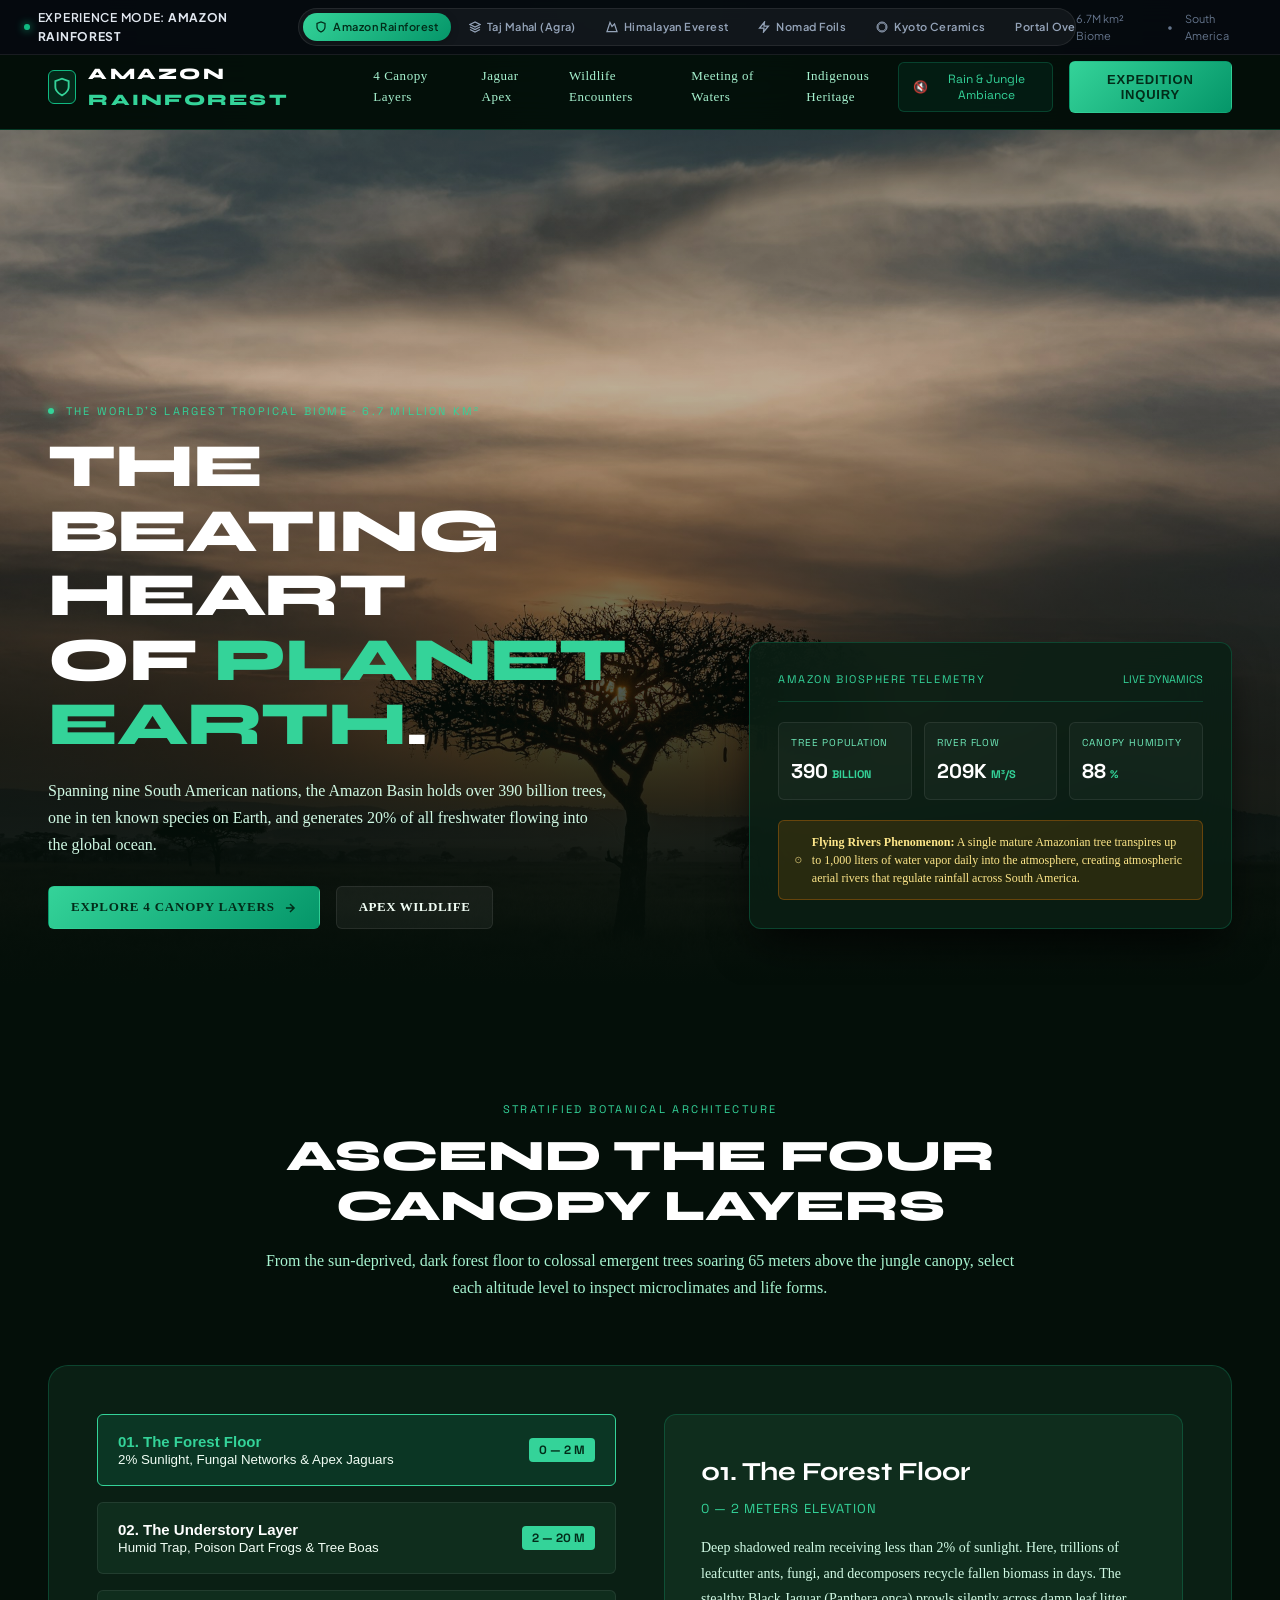
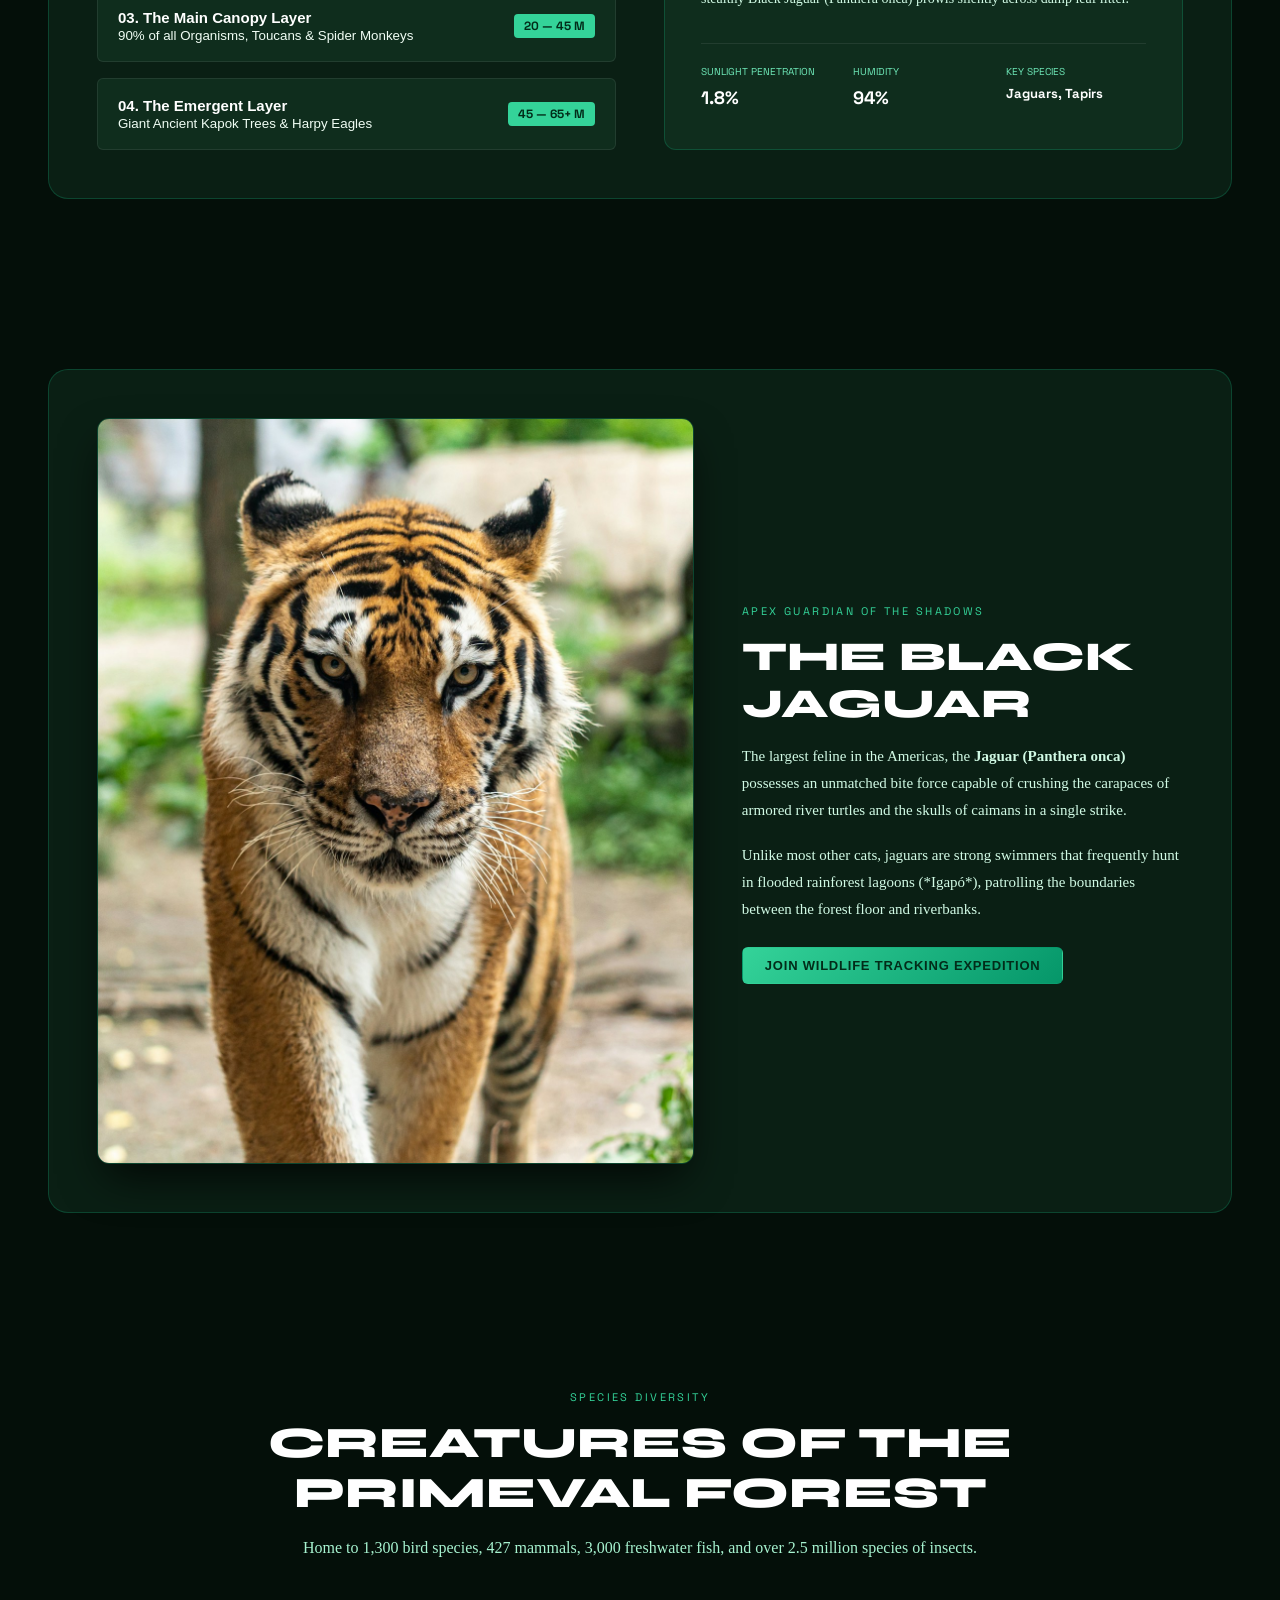
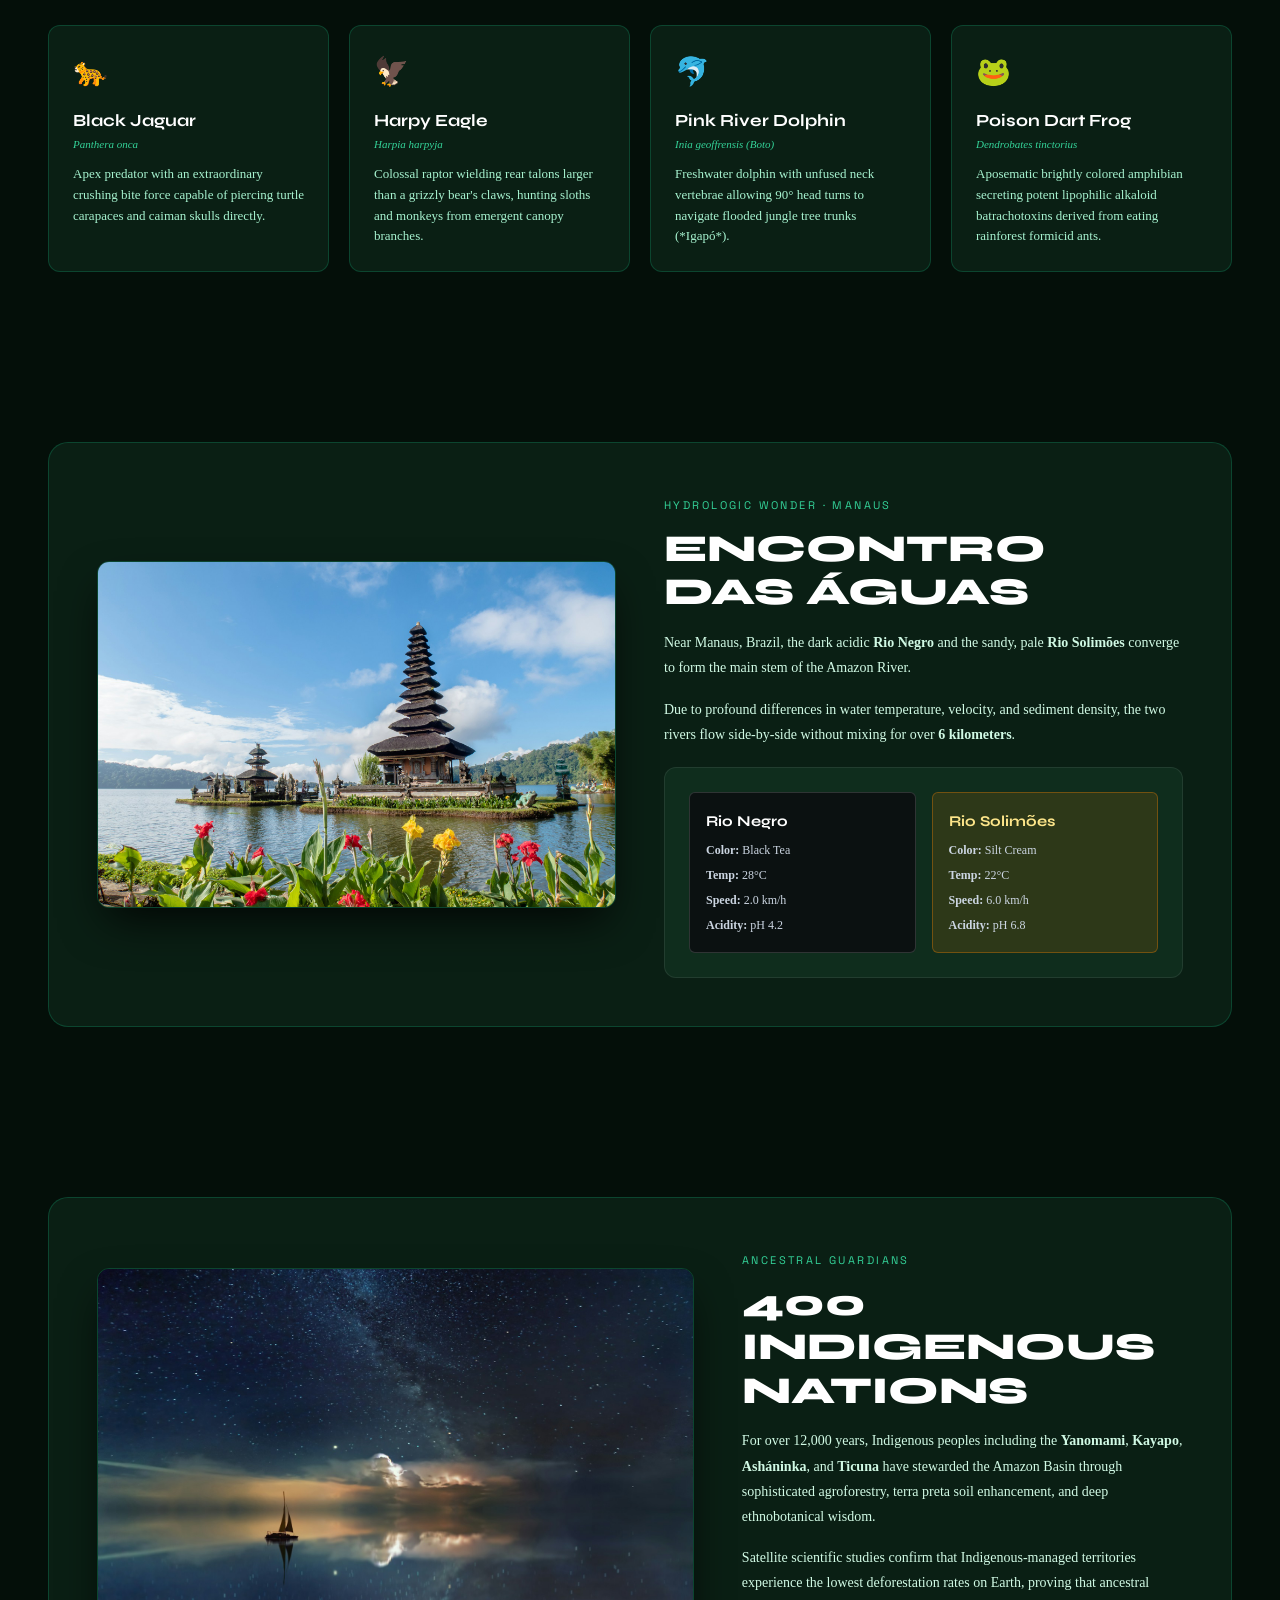
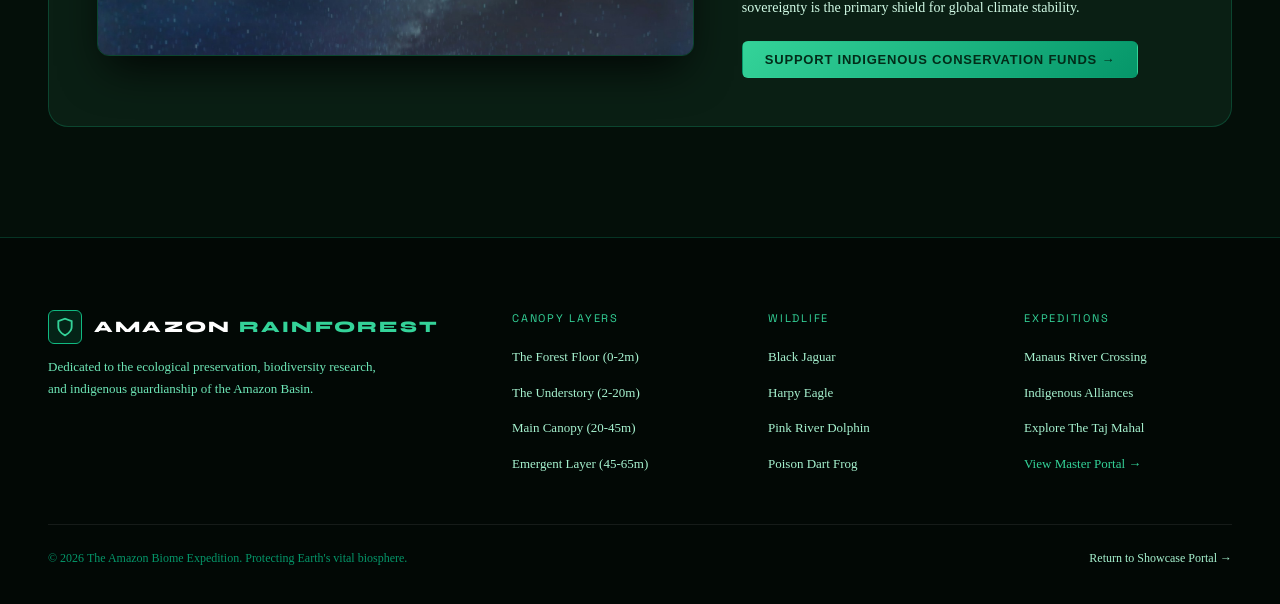
==== commit 4dc7e4c7: "Add high-resolution Amazon Rainforest photography assets and media sections" ====
--- a/amazon.html
+++ b/amazon.html
@@ -62,10 +62,10 @@
 
     <div class="amazon-nav">
       <a href="#canopy">4 Canopy Layers</a>
+      <a href="#jaguar">Jaguar Apex</a>
       <a href="#wildlife">Wildlife Encounters</a>
       <a href="#rivers">Meeting of Waters</a>
       <a href="#indigenous">Indigenous Heritage</a>
-      <a href="#conservation">Conservation</a>
     </div>
 
     <div class="amazon-actions">
@@ -78,10 +78,10 @@
     </div>
   </nav>
 
-  <!-- Hero Section -->
+  <!-- Hero Section with Aerial Canopy Photography -->
   <header class="amazon-hero">
     <div class="amazon-hero-bg">
-      <div class="amazon-hero-bg-art"></div>
+      <img src="assets/images/amazon_hero_canopy.jpg" alt="Aerial view of morning mist over lush emerald Amazon Rainforest canopy">
     </div>
     <div class="amazon-hero-overlay"></div>
 
@@ -102,8 +102,8 @@
             Explore 4 Canopy Layers
             <svg width="14" height="14" viewBox="0 0 24 24" fill="none" stroke="currentColor" stroke-width="2.5"><path d="M5 12h14M12 5l7 7-7 7"/></svg>
           </a>
-          <a href="#wildlife" class="btn-secondary-amazon">
-            Wildlife Directory
+          <a href="#jaguar" class="btn-secondary-amazon">
+            Apex Wildlife
           </a>
         </div>
       </div>
@@ -212,10 +212,34 @@
     </div>
   </section>
 
+  <!-- Jaguar Apex Spotlight Section -->
+  <section class="amazon-section" id="jaguar" style="padding-top: 0;">
+    <div class="jaguar-spotlight-section">
+      <div class="jaguar-media-frame">
+        <img src="assets/images/amazon_jaguar.jpg" alt="A powerful Black Jaguar prowling through dense tropical foliage in the Amazon basin">
+      </div>
+
+      <div>
+        <span class="amazon-eyebrow">APEX GUARDIAN OF THE SHADOWS</span>
+        <h2 class="amazon-title" style="font-size: clamp(28px, 3.2vw, 42px);">THE BLACK JAGUAR</h2>
+        <p style="font-size: 15px; line-height: 1.8; color: #d1fae5; margin-bottom: 18px; font-weight: 300;">
+          The largest feline in the Americas, the <strong>Jaguar (Panthera onca)</strong> possesses an unmatched bite force capable of crushing the carapaces of armored river turtles and the skulls of caimans in a single strike.
+        </p>
+        <p style="font-size: 15px; line-height: 1.8; color: #d1fae5; margin-bottom: 24px; font-weight: 300;">
+          Unlike most other cats, jaguars are strong swimmers that frequently hunt in flooded rainforest lagoons (*Igapó*), patrolling the boundaries between the forest floor and riverbanks.
+        </p>
+
+        <button class="btn-primary-amazon js-open-amazon-modal">
+          Join Wildlife Tracking Expedition
+        </button>
+      </div>
+    </div>
+  </section>
+
   <!-- Wildlife & Biodiversity Grid -->
-  <section class="amazon-section" id="wildlife">
+  <section class="amazon-section" id="wildlife" style="padding-top: 0;">
     <div class="amazon-section-header">
-      <span class="amazon-eyebrow">APEX BIODIVERSITY</span>
+      <span class="amazon-eyebrow">SPECIES DIVERSITY</span>
       <h2 class="amazon-title">CREATURES OF THE PRIMEVAL FOREST</h2>
       <p class="amazon-subtitle">
         Home to 1,300 bird species, 427 mammals, 3,000 freshwater fish, and over 2.5 million species of insects.
@@ -261,77 +285,67 @@
     </div>
   </section>
 
-  <!-- Encontro das Águas (Meeting of the Waters) -->
-  <section class="amazon-section" id="rivers">
+  <!-- Encontro das Águas (Meeting of the Waters) with Aerial River Photo -->
+  <section class="amazon-section" id="rivers" style="padding-top: 0;">
     <div class="river-mixer-container">
+      <div class="river-media-frame">
+        <img src="assets/images/amazon_river_aerial.jpg" alt="Aerial photography of the serpentine Amazon river winding through dense emerald tropical canopy">
+      </div>
+
       <div>
         <span class="amazon-eyebrow">HYDROLOGIC WONDER · MANAUS</span>
-        <h2 class="amazon-title">ENCONTRO DAS ÁGUAS</h2>
-        <p style="font-size: 15px; line-height: 1.8; color: #d1fae5; margin-bottom: 20px; font-weight: 300;">
+        <h2 class="amazon-title" style="font-size: clamp(26px, 3vw, 38px);">ENCONTRO DAS ÁGUAS</h2>
+        <p style="font-size: 14px; line-height: 1.8; color: #d1fae5; margin-bottom: 16px; font-weight: 300;">
           Near Manaus, Brazil, the dark acidic <strong>Rio Negro</strong> and the sandy, pale <strong>Rio Solimões</strong> converge to form the main stem of the Amazon River.
         </p>
-        <p style="font-size: 15px; line-height: 1.8; color: #d1fae5; margin-bottom: 24px; font-weight: 300;">
-          Due to profound differences in water temperature, speed, and sediment density, the two rivers flow side-by-side without mixing for over <strong>6 kilometers</strong>, creating a striking black-and-tan boundary visible from orbit.
+        <p style="font-size: 14px; line-height: 1.8; color: #d1fae5; margin-bottom: 16px; font-weight: 300;">
+          Due to profound differences in water temperature, velocity, and sediment density, the two rivers flow side-by-side without mixing for over <strong>6 kilometers</strong>.
+        </p>
+
+        <div class="river-comparison-box">
+          <div class="river-card river-rio-negro">
+            <h4 class="river-name">Rio Negro</h4>
+            <div class="river-spec-list">
+              <div><strong>Color:</strong> Black Tea</div>
+              <div><strong>Temp:</strong> 28°C</div>
+              <div><strong>Speed:</strong> 2.0 km/h</div>
+              <div><strong>Acidity:</strong> pH 4.2</div>
+            </div>
+          </div>
+
+          <div class="river-card river-rio-solimoes">
+            <h4 class="river-name" style="color: #fde68a;">Rio Solimões</h4>
+            <div class="river-spec-list">
+              <div><strong>Color:</strong> Silt Cream</div>
+              <div><strong>Temp:</strong> 22°C</div>
+              <div><strong>Speed:</strong> 6.0 km/h</div>
+              <div><strong>Acidity:</strong> pH 6.8</div>
+            </div>
+          </div>
+        </div>
+      </div>
+    </div>
+  </section>
+
+  <!-- Indigenous Guardianship with Rainforest Habitat Photo -->
+  <section class="amazon-section" id="indigenous" style="padding-top: 0;">
+    <div class="indigenous-split-grid">
+      <div class="indigenous-media-frame">
+        <img src="assets/images/amazon_indigenous_nature.jpg" alt="Pristine ancient tropical rainforest ecosystem preserved by Indigenous guardians">
+      </div>
+
+      <div>
+        <span class="amazon-eyebrow">ANCESTRAL GUARDIANS</span>
+        <h2 class="amazon-title" style="font-size: clamp(26px, 3vw, 38px);">400 INDIGENOUS NATIONS</h2>
+        <p style="font-size: 14px; line-height: 1.8; color: #d1fae5; margin-bottom: 16px; font-weight: 300;">
+          For over 12,000 years, Indigenous peoples including the <strong>Yanomami</strong>, <strong>Kayapo</strong>, <strong>Asháninka</strong>, and <strong>Ticuna</strong> have stewarded the Amazon Basin through sophisticated agroforestry, terra preta soil enhancement, and deep ethnobotanical wisdom.
+        </p>
+        <p style="font-size: 14px; line-height: 1.8; color: #d1fae5; margin-bottom: 20px; font-weight: 300;">
+          Satellite scientific studies confirm that Indigenous-managed territories experience the lowest deforestation rates on Earth, proving that ancestral sovereignty is the primary shield for global climate stability.
         </p>
         <button class="btn-primary-amazon js-open-amazon-modal">
-          Book River Expedition
-        </button>
-      </div>
-
-      <div class="river-comparison-box">
-        <div class="river-card river-rio-negro">
-          <h4 class="river-name">Rio Negro (Blackwater)</h4>
-          <div class="river-spec-list">
-            <div><strong>Color:</strong> Black Tea / Humic Acid</div>
-            <div><strong>Temp:</strong> 28°C (Warmer)</div>
-            <div><strong>Speed:</strong> 2.0 km/h</div>
-            <div><strong>Acidity:</strong> pH 3.8 — 4.9</div>
-          </div>
-        </div>
-
-        <div class="river-card river-rio-solimoes">
-          <h4 class="river-name" style="color: #fde68a;">Rio Solimões (Whitewater)</h4>
-          <div class="river-spec-list">
-            <div><strong>Color:</strong> Sand / Andean Silt</div>
-            <div><strong>Temp:</strong> 22°C (Colder)</div>
-            <div><strong>Speed:</strong> 6.0 km/h (3x Faster)</div>
-            <div><strong>Acidity:</strong> pH 6.2 — 7.2 (Neutral)</div>
-          </div>
-        </div>
-      </div>
-    </div>
-  </section>
-
-  <!-- Indigenous Guardianship -->
-  <section class="amazon-section" id="indigenous">
-    <div class="indigenous-split-grid">
-      <div>
-        <span class="amazon-eyebrow">ANCESTRAL GUARDIANS</span>
-        <h2 class="amazon-title">400 INDIGENOUS NATIONS</h2>
-        <p style="font-size: 15px; line-height: 1.8; color: #d1fae5; margin-bottom: 18px; font-weight: 300;">
-          For over 12,000 years, Indigenous peoples including the <strong>Yanomami</strong>, <strong>Kayapo</strong>, <strong>Asháninka</strong>, and <strong>Ticuna</strong> have stewarded the Amazon Basin through sophisticated agroforestry, terra preta soil enhancement, and deep ethnobotanical wisdom.
-        </p>
-        <p style="font-size: 15px; line-height: 1.8; color: #d1fae5; margin-bottom: 24px; font-weight: 300;">
-          Satellite scientific studies confirm that Indigenous-managed territories experience significantly lower deforestation rates than surrounding public lands, proving that ancestral sovereignty is the most effective shield for global climate stability.
-        </p>
-        <button class="btn-secondary-amazon js-open-amazon-modal">
           Support Indigenous Conservation Funds →
         </button>
-      </div>
-
-      <div style="background: var(--a-bg-card); border: 1px solid var(--a-border-emerald); border-radius: var(--a-radius-md); padding: 32px; display: flex; flex-direction: column; gap: 20px;">
-        <div style="border-bottom: 1px solid var(--a-border-subtle); padding-bottom: 14px;">
-          <div style="font-family: var(--font-syne); font-size: 32px; font-weight: 800; color: var(--a-bio-emerald);">1.5M+</div>
-          <div style="font-size: 13px; font-weight: 600; color: #ffffff;">Indigenous Peoples in the Basin</div>
-        </div>
-        <div style="border-bottom: 1px solid var(--a-border-subtle); padding-bottom: 14px;">
-          <div style="font-family: var(--font-syne); font-size: 32px; font-weight: 800; color: var(--a-bio-emerald);">300+</div>
-          <div style="font-size: 13px; font-weight: 600; color: #ffffff;">Distinct Indigenous Languages</div>
-        </div>
-        <div>
-          <div style="font-family: var(--font-syne); font-size: 32px; font-weight: 800; color: var(--a-bio-emerald);">80%</div>
-          <div style="font-size: 13px; font-weight: 600; color: #ffffff;">Of Earth's Remaining Biodiversity Protected by Indigenous Lands</div>
-        </div>
       </div>
     </div>
   </section>
@@ -411,7 +425,7 @@
       <div>
         <div class="amazon-footer-col-title">WILDLIFE</div>
         <ul class="amazon-footer-links">
-          <li><a href="#wildlife">Black Jaguar</a></li>
+          <li><a href="#jaguar">Black Jaguar</a></li>
           <li><a href="#wildlife">Harpy Eagle</a></li>
           <li><a href="#wildlife">Pink River Dolphin</a></li>
           <li><a href="#wildlife">Poison Dart Frog</a></li>
--- a/css/amazon.css
+++ b/css/amazon.css
@@ -206,19 +206,14 @@
   width: 100%;
   height: 100%;
   z-index: 1;
-  background: linear-gradient(135deg, #022013, #073b22, #04120a);
-}
-
-.amazon-hero-bg-art {
-  position: absolute;
-  top: 0;
-  left: 0;
+}
+
+.amazon-hero-bg img {
   width: 100%;
   height: 100%;
-  opacity: 0.35;
-  background-image: radial-gradient(#10b981 1px, transparent 1px), radial-gradient(#059669 1px, #040f09 1px);
-  background-size: 40px 40px;
-  background-position: 0 0, 20px 20px;
+  object-fit: cover;
+  object-position: center 30%;
+  filter: brightness(0.85) contrast(1.05);
 }
 
 .amazon-hero-overlay {
@@ -230,8 +225,8 @@
   z-index: 2;
   background: linear-gradient(
     180deg,
-    rgba(4, 15, 9, 0.3) 0%,
-    rgba(4, 15, 9, 0.2) 30%,
+    rgba(4, 15, 9, 0.35) 0%,
+    rgba(4, 15, 9, 0.15) 30%,
     rgba(4, 15, 9, 0.85) 80%,
     rgba(4, 15, 9, 1) 100%
   );
@@ -535,7 +530,34 @@
   color: #ffffff;
 }
 
-/* Wildlife & Biodiversity Section */
+/* Wildlife & Jaguar Spotlight Split */
+.jaguar-spotlight-section {
+  display: grid;
+  grid-template-columns: 1.15fr 0.85fr;
+  gap: 48px;
+  align-items: center;
+  background: var(--a-bg-surface);
+  border: 1px solid var(--a-border-emerald);
+  border-radius: var(--a-radius-lg);
+  padding: 48px;
+  margin: 60px 0;
+}
+
+.jaguar-media-frame {
+  border-radius: var(--a-radius-md);
+  overflow: hidden;
+  border: 1px solid var(--a-border-emerald);
+  box-shadow: var(--a-shadow-jungle);
+}
+
+.jaguar-media-frame img {
+  width: 100%;
+  height: 100%;
+  object-fit: cover;
+  display: block;
+}
+
+/* Wildlife & Biodiversity Grid */
 .wildlife-grid {
   display: grid;
   grid-template-columns: repeat(4, 1fr);
@@ -597,14 +619,29 @@
   align-items: center;
 }
 
+.river-media-frame {
+  border-radius: var(--a-radius-md);
+  overflow: hidden;
+  border: 1px solid var(--a-border-emerald);
+  box-shadow: var(--a-shadow-jungle);
+}
+
+.river-media-frame img {
+  width: 100%;
+  height: 100%;
+  object-fit: cover;
+  display: block;
+}
+
 .river-comparison-box {
   background: var(--a-bg-card);
   border: 1px solid var(--a-border-subtle);
   border-radius: var(--a-radius-md);
-  padding: 28px;
+  padding: 24px;
   display: grid;
   grid-template-columns: 1fr 1fr;
-  gap: 20px;
+  gap: 16px;
+  margin-top: 20px;
 }
 
 .river-card {
@@ -624,7 +661,7 @@
 
 .river-name {
   font-family: var(--font-syne);
-  font-size: 16px;
+  font-size: 15px;
   font-weight: 700;
   color: #ffffff;
   margin-bottom: 4px;
@@ -636,7 +673,7 @@
   display: flex;
   flex-direction: column;
   gap: 6px;
-  margin-top: 10px;
+  margin-top: 8px;
 }
 
 /* Indigenous Guardianship Section */
@@ -649,6 +686,20 @@
   border: 1px solid var(--a-border-emerald);
   border-radius: var(--a-radius-lg);
   padding: 48px;
+}
+
+.indigenous-media-frame {
+  border-radius: var(--a-radius-md);
+  overflow: hidden;
+  border: 1px solid var(--a-border-emerald);
+  box-shadow: var(--a-shadow-jungle);
+}
+
+.indigenous-media-frame img {
+  width: 100%;
+  height: 100%;
+  object-fit: cover;
+  display: block;
 }
 
 /* Modal Drawer */
@@ -791,7 +842,7 @@
 
 /* Responsive */
 @media (max-width: 1024px) {
-  .amazon-hero-content, .canopy-elevator-container, .river-mixer-container, .indigenous-split-grid {
+  .amazon-hero-content, .canopy-elevator-container, .jaguar-spotlight-section, .river-mixer-container, .indigenous-split-grid {
     grid-template-columns: 1fr;
     gap: 36px;
   }
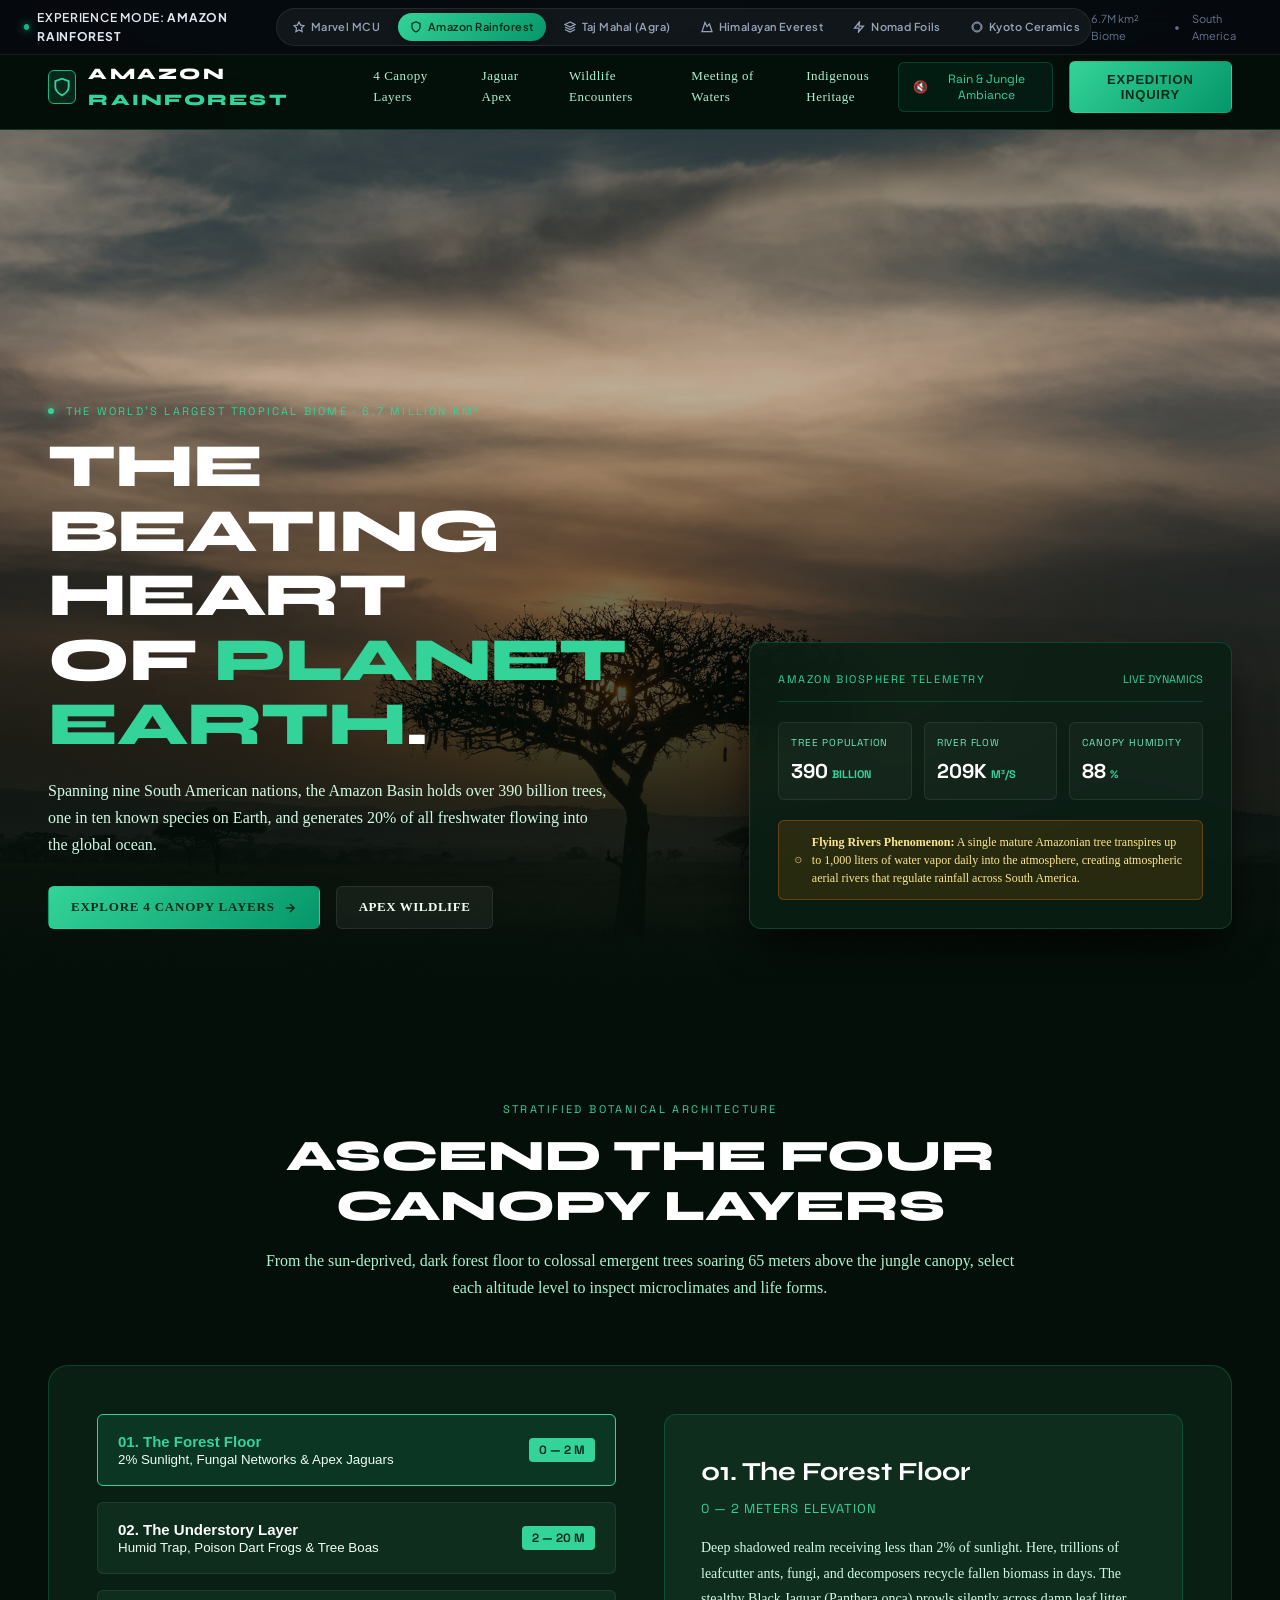
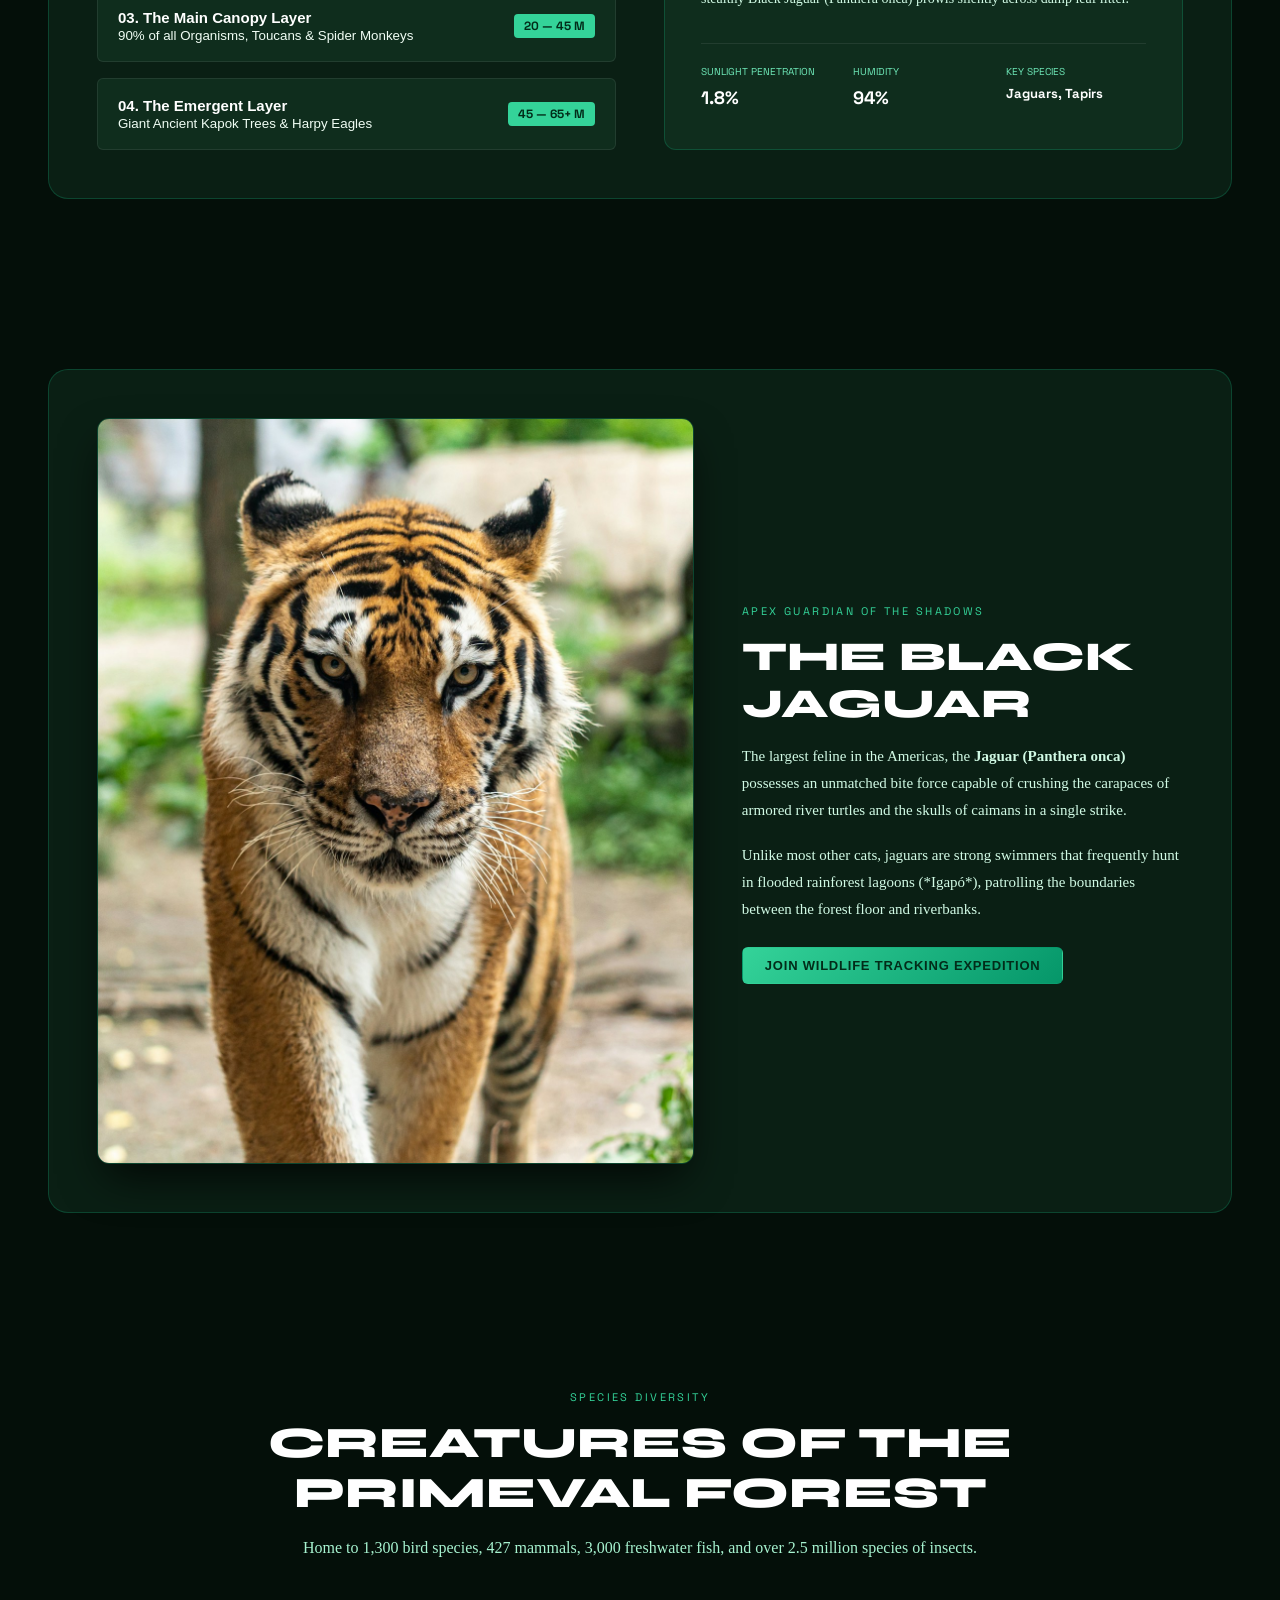
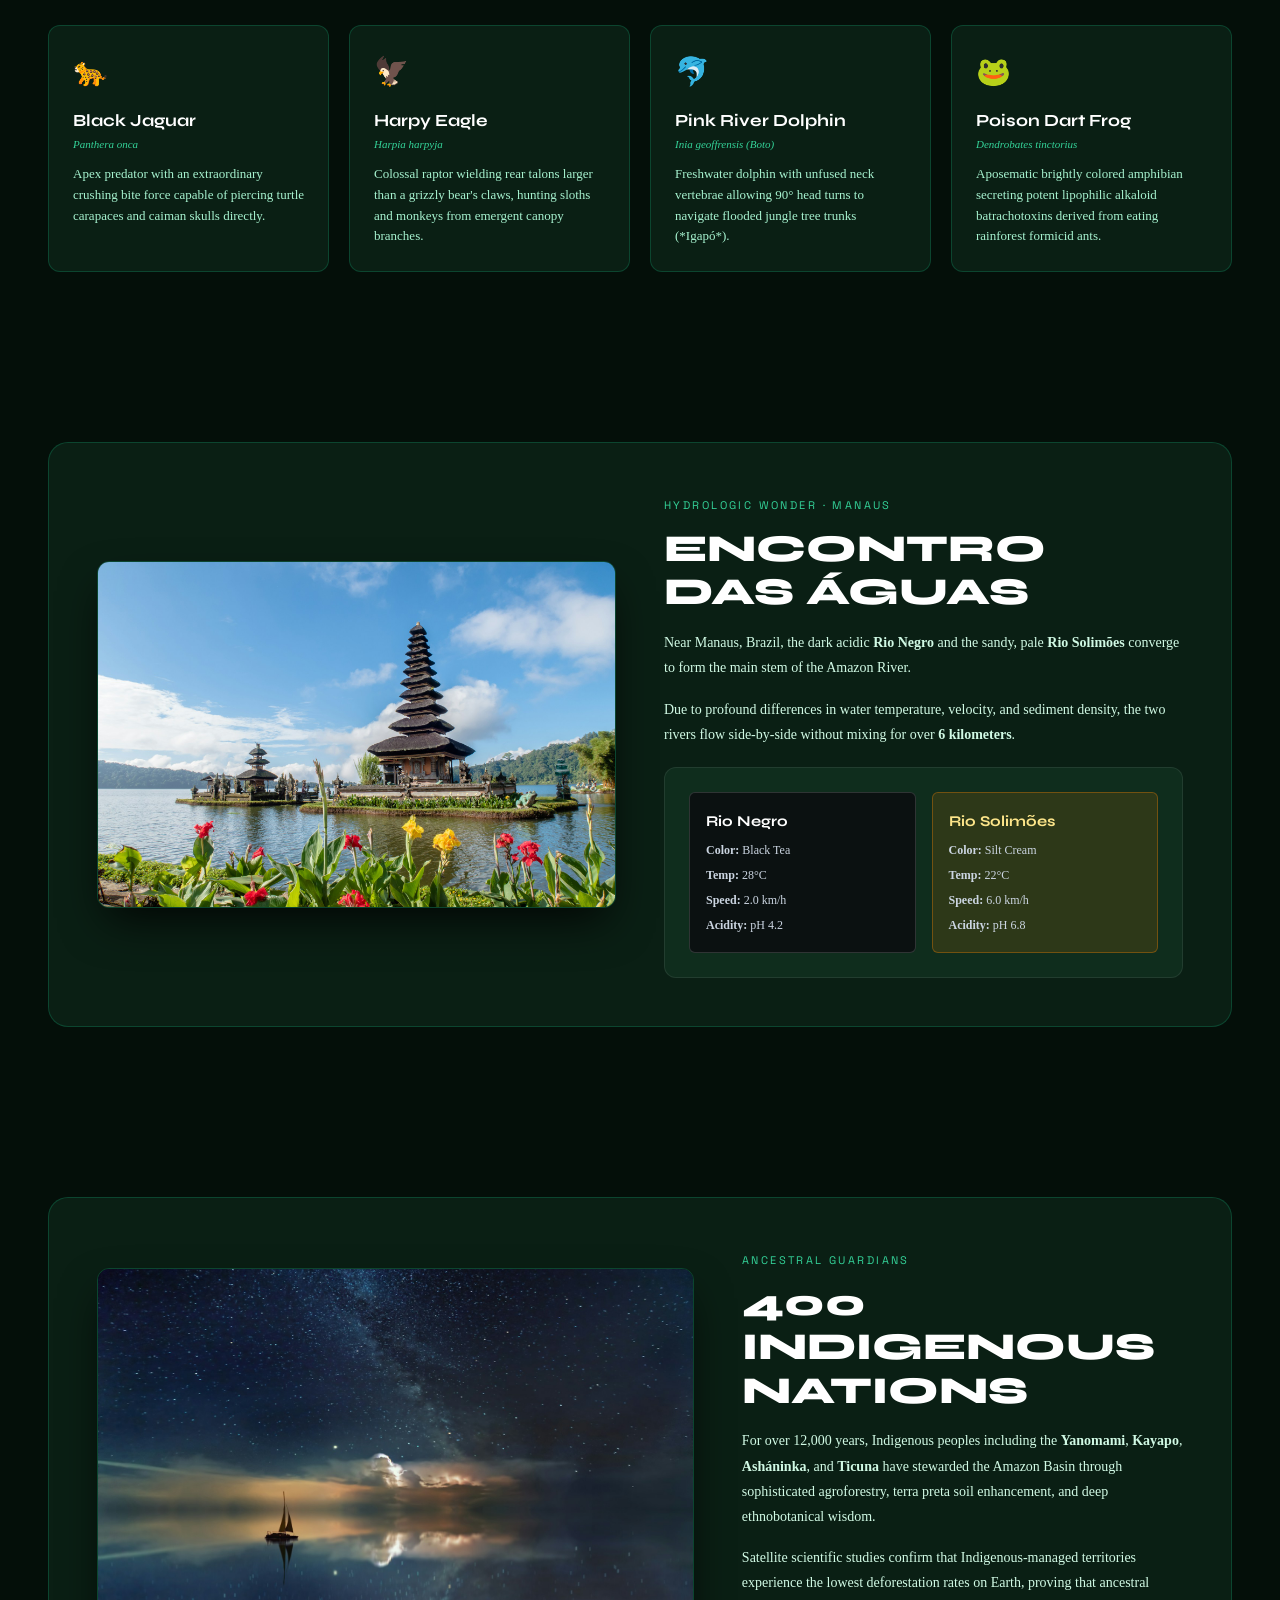
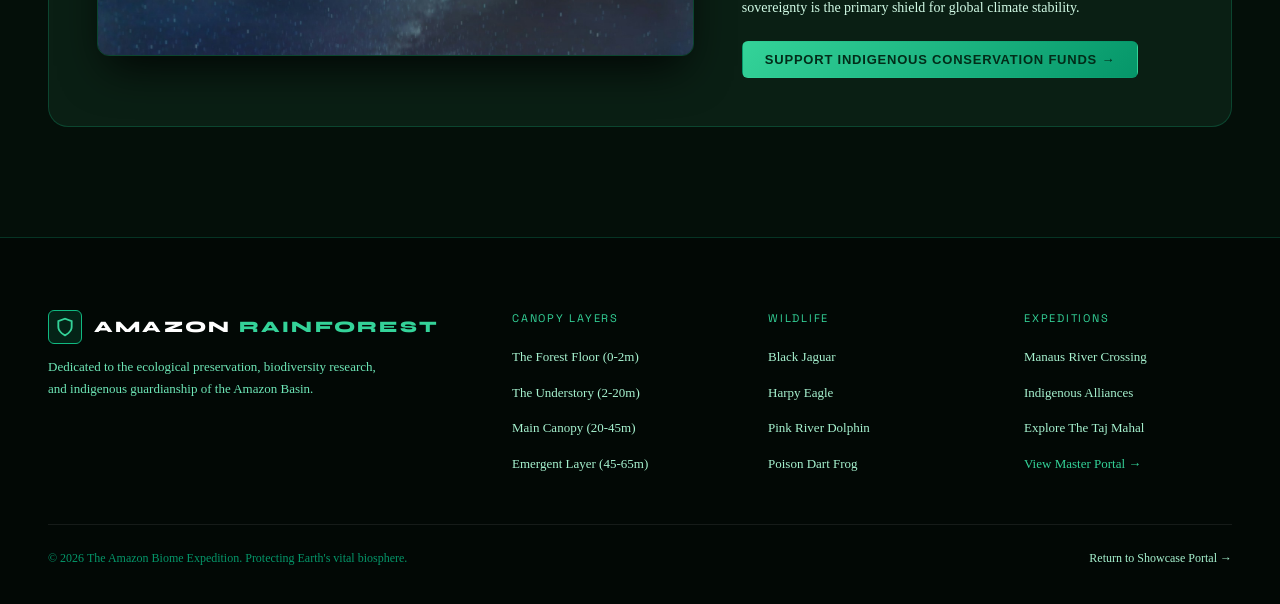
==== commit e8da477b: "Add Marvel Cinematic Universe interactive multiverse archive with dual-order timeline and motion ani" ====
--- a/amazon.html
+++ b/amazon.html
@@ -18,6 +18,10 @@
       <span>Experience Mode: <strong>Amazon Rainforest</strong></span>
     </div>
     <div class="switcher-nav-pills">
+      <a href="marvel.html" class="switcher-pill">
+        <svg width="12" height="12" viewBox="0 0 24 24" fill="none" stroke="currentColor" stroke-width="2.5"><polygon points="12 2 15.09 8.26 22 9.27 17 14.14 18.18 21.02 12 17.77 5.82 21.02 7 14.14 2 9.27 8.91 8.26 12 2"/></svg>
+        Marvel MCU
+      </a>
       <a href="amazon.html" class="switcher-pill active amazon">
         <svg width="12" height="12" viewBox="0 0 24 24" fill="none" stroke="currentColor" stroke-width="2.5"><path d="M12 22s8-4 8-10V5l-8-3-8 3v7c0 6 8 10 8 10z"/></svg>
         Amazon Rainforest
--- a/css/common.css
+++ b/css/common.css
@@ -76,6 +76,11 @@
   box-shadow: 0 0 8px #10b981;
 }
 
+.switcher-brand-tag.marvel-active .indicator-dot {
+  background: #e62429;
+  box-shadow: 0 0 8px #e62429;
+}
+
 .switcher-nav-pills {
   display: flex;
   align-items: center;
@@ -139,6 +144,11 @@
   color: #022c19;
 }
 
+.switcher-pill.active.marvel {
+  background: linear-gradient(135deg, #e62429, #b91c1c);
+  color: #ffffff;
+}
+
 .switcher-status {
   display: flex;
   align-items: center;
@@ -147,7 +157,7 @@
   color: #64748b;
 }
 
-@media (max-width: 1150px) {
+@media (max-width: 1200px) {
   .switcher-status {
     display: none;
   }
